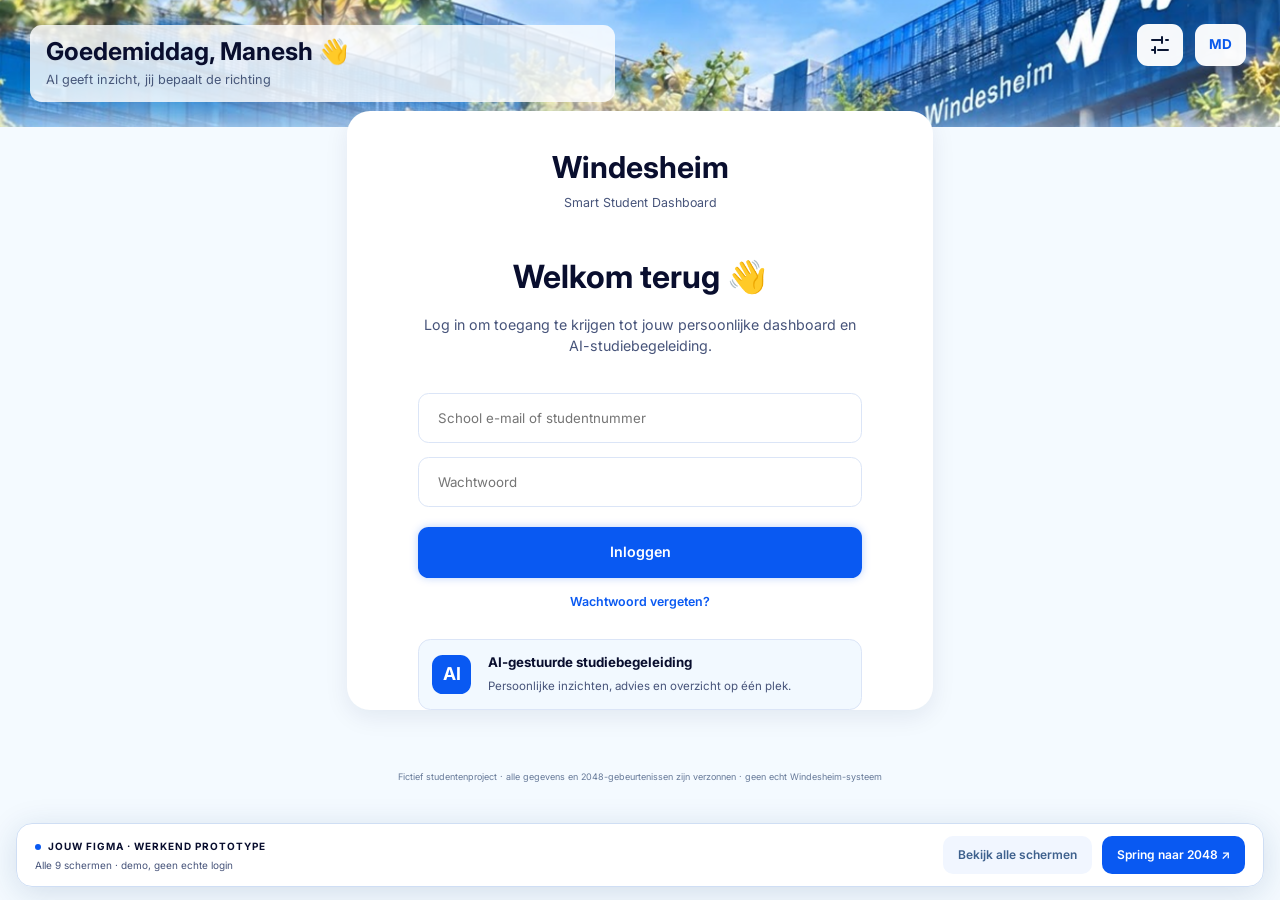
==== index.html @ df445c47 "Make latest 2048 simulation the default entry point" ====
<!doctype html><html lang="nl"><head><meta charset="utf-8"><meta name="viewport" content="width=device-width,initial-scale=1"><meta name="theme-color" content="#0959f2"><title>Smart Student Dashboard / 2048</title><link rel="stylesheet" href="student-dashboard.css"></head><body><a class="skip-link" href="#main">Naar inhoud</a><div id="app"></div><div id="toast" role="status" aria-live="polite"></div><script src="student-dashboard.js"></script><script src="risk-consequences.js"></script></body></html>
---- student-dashboard.css ----
@font-face{font-family:Inter;src:url('assets/Inter.ttf') format('truetype');font-weight:100 900;font-display:swap}:root{font-size:clamp(11px,1.0582vw,16px);--blue:#0959f2;--ink:#090e2e;--muted:#47547a;--line:#dbe5f7;--bg:#f4faff;--red:#f23340;--green:#0d9e4f;--amber:#ee9900;--shadow:0 .525rem 1.84rem #0d1f4714}*{box-sizing:border-box}body{margin:0;background:var(--bg);color:var(--ink);font:1rem/1.45 Inter,'Segoe UI',sans-serif;padding-bottom:110px}button,input,textarea,select{font:inherit}button{cursor:pointer}button:disabled{cursor:default;opacity:.6}button:focus-visible,input:focus-visible,textarea:focus-visible,a:focus-visible{outline:3px solid #0959f2;outline-offset:4px}button{color:inherit}a{color:var(--blue)}h1,h2,h3,p{margin:0}h1,h2,h3{line-height:1.23}button{border:0}small{display:block}.app-header{height:9.375rem;position:relative;max-width:1512px;margin:auto}.campus-image{position:absolute;inset:0;width:100%;height:100%;object-fit:cover}.header-backdrop{position:absolute;left:2.25rem;top:1.8125rem;width:43.125rem;max-width:73%;height:5.75rem;background:#ffffffd1;padding:.85rem 1.125rem;border-radius:.875rem}.header-backdrop h1{font-size:1.8125rem;font-weight:700;margin:0 0 .38rem}.header-backdrop p{font-size:.9375rem;color:#47577a}.header-controls{position:absolute;right:2.5rem;top:1.75rem;display:flex;gap:.875rem;align-items:center}.settings-button,.avatar{background:#fffffff5;border-radius:.8125rem;height:3.125rem;display:flex;align-items:center;justify-content:center}.settings-button{width:3.375rem}.settings-icon{width:24px;height:24px;object-fit:contain}.avatar{width:3.8125rem;font-weight:700;color:#0a59eb}.section-icon{width:46.2px;height:46.2px;object-fit:contain;flex-shrink:0}.panel{background:white;border:1px solid var(--line);border-radius:1.18125rem;box-shadow:var(--shadow)}.dashboard{max-width:1512px;margin:0 auto;padding:.8rem 1.96875rem 2rem;display:grid;grid-template-columns:1fr .99fr 1.14fr;gap:1.3125rem}.section-head{display:flex;align-items:center;gap:1rem;margin-bottom:1rem;min-height:2.8875rem}.section-head h2{font-size:1.3125rem;font-weight:700}.section-head>.pill{margin-left:auto}.schedule{grid-column:span 2;height:22.3125rem;padding:.7rem 1.3rem .9rem .9rem}.calendar{display:grid;grid-template-columns:3.4rem repeat(5,minmax(0,1fr));gap:.4rem .65rem;align-items:center}.day{text-align:center;padding:0 0 .4rem;display:flex;flex-direction:column;gap:.3rem}.day strong{font-size:.91875rem;font-weight:600}.day span{font-size:.7875rem;color:var(--muted)}.today{color:var(--blue)}.time{font-size:.8rem}.course{height:2.3625rem;text-align:left;background:#f2f9ff;border-radius:.46rem;padding:.25rem .65rem;font-size:.65625rem;line-height:1.15;font-weight:500}.course.selected{color:white;background:var(--blue)}.course.mint{background:#e8faed}.course:hover{box-shadow:inset 0 0 0 1px var(--blue)}.deadlines{padding:.7rem 1.3rem;height:22.3125rem}.deadline-list{display:flex;flex-direction:column;gap:1rem;padding:.55rem 0}.deadline{display:grid;grid-template-columns:3.806rem 1fr auto;align-items:center;gap:1.125rem;min-height:3.15rem}.date{height:3.15rem;border-radius:.79rem;display:grid;place-items:center;font-size:.853rem;font-weight:700}.deadline strong{font-size:.918rem;font-weight:600}.pill{display:inline-flex;align-items:center;justify-content:center;white-space:nowrap;padding:.45rem 1.2rem;border-radius:2rem;font-size:.853rem;line-height:1.2;font-weight:500}.blue{background:#f2f9ff;color:#0959f2}.green{background:#e8faed;color:#009947}.red{background:#ffebed;color:#ed2438}.amber{background:#fff5d9;color:#ed9900}.purple{background:#f0ebff;color:#ee3045}.results,.focus,.advice{height:16.08rem;padding:.7rem .9rem 1rem}.results-list{margin-top:1rem;display:flex;flex-direction:column;gap:1.12rem}.results-list>div{display:grid;grid-template-columns:8.45rem 1fr 3rem;gap:.6rem;align-items:center;font-size:.78rem}.results-list strong{text-align:right;font-size:.75rem;font-weight:600}.bar{height:.5rem;background:#e3e8f2;border-radius:1rem;overflow:hidden}.bar i{display:block;height:100%;border-radius:1rem;background:#0d5ceb}.bar i.green{background:#0d994d}.bar i.lime{background:#bac90d}.focus-list{display:flex;flex-direction:column;gap:.55rem;padding:.2rem .4rem}.focus-list>div{display:flex;gap:.9rem;align-items:center}.number{position:relative;width:1.96875rem;height:1.96875rem;display:inline-flex;align-items:center;justify-content:center;font-size:.7875rem;font-weight:700;color:white;border-radius:50%;background:var(--blue);flex-shrink:0}.number:before{content:'';position:absolute;inset:0;background:url('assets/rank-circle.svg') center/contain no-repeat;z-index:0;pointer-events:none;opacity:.08}.number.pale{width:2.23125rem;height:2.23125rem;color:var(--blue);background:#f2f9ff}.focus-item{border-radius:.65rem;flex:1;padding:.42rem 1.1rem;color:var(--ink)}.focus-item strong{font-size:.853rem;font-weight:600;display:block}.focus-item small{font-size:.72rem;color:var(--muted);margin-top:.1rem}.advice{background:#f8fbff;padding:.7rem 1.2rem .5rem}.advice .section-head{gap:.8rem;margin-bottom:.3rem}.advice .section-head h2{font-size:1.23rem}.advice .section-head .pill{font-size:.75rem;padding:.5rem .9rem}.advice-details{background:transparent;text-align:left;width:100%;padding:0}.advice-details>span{font-size:.7875rem;color:var(--muted)}.advice ol{padding:0;margin:.8rem 0 .3rem;display:flex;flex-direction:column;gap:.6rem;list-style:none}.advice li{display:flex;align-items:center;gap:.8rem;min-height:2rem}.advice li strong{font-size:.7219rem;font-weight:600;line-height:1.25}.advice .btn{font-size:1rem;padding:.32rem .6rem;min-height:2.231rem}.today-actions{grid-column:1/-1;min-height:6.89rem;padding:.5rem 1.3rem .6rem}.today-actions .section-head{margin-bottom:0}.today-actions>p{font-size:.78rem;margin-left:3.65rem;margin-top:-.7rem;color:var(--muted)}.action-items{display:flex;gap:1.25rem;margin-top:1rem}.action-items button{min-width:0;flex:1;display:flex;align-items:center;justify-content:space-between;border:1px solid var(--line);background:white;padding:.25rem .9rem;border-radius:.525rem;gap:.5rem}.action-items button>span:first-child{font-size:.65625rem;font-weight:500}.action-items .pill{font-size:.78rem;padding:.35rem .8rem}.btn{display:inline-flex;align-items:center;justify-content:center;border-radius:.7875rem;min-height:3.15rem;padding:.7rem 1.6rem;border:1px solid transparent;font-weight:600;font-size:1.05rem;text-decoration:none;background:white;color:var(--blue)}.primary{background:var(--blue);color:white}.primary:hover{background:#0047d3;box-shadow:0 .25rem .75rem #0959f233}.outline{border-color:var(--blue);color:var(--blue);background:white}.outline:hover{background:#f0f6ff}.wide{width:100%}.text-link{border:0;background:none;color:var(--blue);font-weight:600}.button-row{display:flex;justify-content:flex-end;align-items:center;gap:1rem}.page{max-width:1512px;margin:auto;padding:1.3rem 3.44rem 2.5rem}.login-wrap{min-height:46rem;display:flex;justify-content:center;max-width:1512px;margin:auto}.login{margin-top:-1.172rem;z-index:1;width:43.3125rem;min-height:42.65625rem;align-self:flex-start;padding:2.8rem 5.25rem 0;border:0;border-radius:1.7rem;text-align:center}.login h2{font-size:2.23125rem}.product-name{font-size:.91875rem;color:var(--muted);margin-top:.6rem}.login h3{font-size:2.3625rem;margin:3.3rem 0 1.4rem}.login-intro{font-size:1.05rem;color:var(--muted);margin-bottom:2.7rem}.login input{height:3.675rem;width:100%;padding:1rem 1.4rem;border:1px solid var(--line);border-radius:.7875rem;color:var(--muted);font-size:.984rem;margin-bottom:1.05rem;background:white}.login .primary{min-height:3.806rem;margin-top:.4rem;box-shadow:0 0 .65rem #0959f244}.forgot{display:block;margin:1rem auto 2rem;font-size:.91875rem;cursor:pointer}.login-ai{display:flex;align-items:center;text-align:left;gap:1.2rem;padding:1rem;background:#f2f9ff;border:1px solid var(--line);border-radius:.91875rem}.login-ai>span{display:grid;place-items:center;background:var(--blue);color:white;width:2.8875rem;height:2.8875rem;border-radius:.7875rem;font-size:1.3125rem;font-weight:700;flex-shrink:0}.login-ai strong{font-size:.984rem}.login-ai p{font-size:.853rem;color:var(--muted);margin-top:.4rem}.overlay{position:fixed;inset:0;background:#050f246b;z-index:100;display:flex;align-items:center;justify-content:center;padding:1.5rem;overflow:auto}.overlay>.panel{max-height:calc(100dvh - 3rem);overflow:auto}.notice{width:38.0625rem;padding:2.3rem 3.94rem .7rem;text-align:center;border:0;border-radius:1.575rem}.ai-disc{background:#f2f9ff;width:7.21875rem;height:7.21875rem;border-radius:50%;margin:0 auto 2.3rem;display:grid;place-items:center;color:var(--blue);font-size:1.706rem;font-weight:700}.notice h2{font-size:1.575rem;margin-bottom:1rem}.notice>p{font-size:.984rem;color:var(--muted);margin-bottom:1.9rem}.notice-row{text-align:left;background:#f2f9ff;border:1px solid var(--line);border-radius:.91875rem;display:flex;align-items:center;gap:1rem;padding:1rem 1.3rem;margin-bottom:1rem;min-height:4.725rem}.notice-dot{width:42px;height:42px;flex-shrink:0}.notice-row strong{display:block;font-size:.984rem}.notice-row small{font-size:.853rem;color:var(--muted);margin-top:.3rem}.notice>.btn{min-width:15rem}.explanation{display:grid;grid-template-columns:28.2rem 1fr;column-gap:2.65rem;row-gap:2.3rem;min-height:48rem}.explanation h2{font-size:1.64rem;margin-bottom:.8rem}.current-advice{font-size:1.18rem;font-weight:600;margin-bottom:.3rem}.explain-card{padding:1.8rem;min-height:23.6rem}.explain-card h3{font-size:1.3125rem;margin-bottom:1.1rem}.explain-card p{font-size:.92rem;color:var(--muted);margin-bottom:1.5rem;line-height:1.3}.explain-card .pill{margin:0 0 1.5rem;padding:.6rem 1rem}.explain-card .btn{margin-top:2.2rem}.source-row{display:flex;align-items:center;justify-content:space-between;gap:1rem;padding:1.25rem 1.8rem;margin-bottom:1.25rem;box-shadow:none;border-radius:.92rem;min-height:5.578rem}.source-row h3{font-size:.984rem;margin-bottom:.4rem}.source-row p{font-size:.853rem;color:var(--muted)}.source-row .pill{min-width:11.8rem}.source-warning{position:relative;background:#ffebed;border:1px solid #f23340;border-radius:1.05rem;padding:1.4rem 1.8rem;margin-top:2.2rem;min-height:7.218rem}.source-warning h3{font-size:1.115rem;color:var(--red);margin-left:1.2rem;margin-bottom:.7rem}.source-warning p{font-size:.853rem;color:var(--muted)}.warning-icon{position:absolute;width:22px;height:22px;left:1rem;top:1.55rem}.back-dashboard{grid-column:1;justify-self:start;align-self:end}.feedback-page{padding:2.23rem 5.9rem 3rem}.feedback-panel{padding:2.6rem;border-radius:1.44rem}.feedback-panel h2{font-size:1.8375rem;margin-bottom:.85rem}.feedback-panel>p{font-size:.984rem;color:var(--muted)}fieldset{padding:0;border:0;margin:3rem 0 2.7rem}legend,.note-label{font-size:1.115rem;font-weight:700;margin-bottom:1.6rem}.feedback-options{display:grid;grid-template-columns:repeat(4,1fr);gap:1.3rem}.feedback-options label{border:1px solid var(--line);border-radius:.91875rem;display:flex;gap:.8rem;padding:1.1rem;min-height:7.875rem;cursor:pointer;color:var(--ink)}.feedback-options input{accent-color:var(--blue);width:1.3125rem;height:1.3125rem;margin:0;flex-shrink:0}.feedback-options strong{font-size:.91875rem;display:block;margin-bottom:.8rem}.feedback-options small{font-size:.7219rem;color:var(--muted);line-height:1.3}.note-label{display:block}.textarea-wrap{position:relative}.textarea-wrap textarea{resize:vertical;min-height:7.875rem;width:100%;border:1px solid var(--line);border-radius:.7875rem;padding:1.3rem;font-size:.853rem;color:var(--ink);padding-bottom:2rem}.textarea-wrap textarea::placeholder{color:var(--muted);opacity:1}.textarea-wrap>span{position:absolute;bottom:.9rem;right:1.3rem;font-size:.7219rem;color:var(--muted)}.feedback-panel .button-row{margin-top:1.4rem}.form-error{color:#bd1931;font-size:.9rem;margin-top:.5rem}.confirmation-page{display:flex;justify-content:center;padding-top:2.44rem}.confirmation{width:57.09rem;min-height:39.375rem;border:0;border-radius:1.575rem;padding:3rem 6.9rem 1.8rem;text-align:center}.confirm-icon{position:relative;width:9.84375rem;height:9.84375rem;margin:0 auto 2.9rem;display:grid;place-items:center}.confirm-bg{position:absolute;inset:0;width:100%;height:100%}.confirm-icon>span{z-index:1;font-size:3.54375rem;font-weight:700;color:#0d9e4f}.confirmation h2{font-size:2.1rem;white-space:nowrap;margin-left:-2rem;margin-right:-2rem}.confirmation>p{font-size:1.115rem;line-height:1.3;color:var(--muted);margin:1.8rem auto 3rem}.next-info{text-align:left;padding:1.8rem;background:#e8faed;border:1px solid var(--line);border-radius:1.05rem;margin-bottom:2.2rem}.next-info h3{font-size:1.05rem;margin-bottom:.6rem}.next-info p{font-size:.91875rem;color:var(--muted)}.confirmation .button-row{justify-content:center;gap:2rem}.confirmation .primary{white-space:nowrap;min-width:22rem}.updated-page{padding:2.8rem 4.49rem}.updated-panel{position:relative;min-height:40rem;padding:2.625rem;border-radius:1.575rem}.updated-panel>.pill{float:right}.updated-panel>h2{font-size:1.8375rem;margin-bottom:.8rem}.updated-panel>p{font-size:.984rem;color:var(--muted)}.updated-list{display:flex;flex-direction:column;gap:1.5rem;margin:3.4rem 4.5rem 2.4rem 0}.updated-list>div{display:flex;align-items:center;gap:1.7rem;background:#f2f9ff;border:1px solid var(--line);border-radius:.91875rem;padding:1rem 1.6rem;min-height:5.38rem}.updated-list .number{width:2.49rem;height:2.49rem}.updated-list h3{font-size:1.05rem;margin-bottom:.4rem}.updated-list p{font-size:.7875rem;color:var(--muted)}.updated-list .pill{margin-left:auto;min-width:11.8rem}.change-info{border:1px solid var(--line);border-radius:.92rem;background:#f2f9ff;padding:1rem 1.2rem;margin:0 4.5rem 1.2rem 0}.change-info h3{font-size:.984rem;margin-bottom:.4rem}.change-info p{font-size:.7875rem;color:var(--muted)}.settings-overlay{justify-content:flex-end;padding-right:5.2rem}.settings-panel{width:34.78rem;padding:1.7rem;border:0;border-radius:1.575rem}.settings-title{display:flex;align-items:center;gap:.65rem;margin-bottom:2rem}.settings-title h2{font-size:1.77rem}.settings-title .btn{margin-left:auto;min-height:2.625rem;padding:.4rem 1.8rem}.settings-category{font-size:.918rem;color:var(--muted);margin:1.5rem 0 1rem}.setting-row{display:flex;justify-content:space-between;align-items:center;gap:1rem;min-height:3.2rem;font-size:.984rem}.setting-row strong{font-weight:600}.setting-row>span:first-child{font-size:.918rem}.toggle{border:0;background:#f2f9ff;color:var(--muted);border-radius:2rem;padding:.45rem 1rem;min-width:6.89rem;text-align:center;font-size:.853rem;white-space:nowrap}.toggle.on{background:#e8faed;color:var(--green)}.setting-row>.toggle:not(button){color:var(--blue)}hr{border:0;border-top:1px solid var(--line);margin:1.5rem 0}.privacy-info{border:1px solid var(--line);background:#f2f9ff;border-radius:.918rem;padding:1.5rem 1.1rem;margin:1.5rem 0 1.7rem}.privacy-info h3{font-size:.984rem;margin-bottom:.6rem}.privacy-info p{font-size:.7875rem;color:var(--muted);margin:.5rem 0}.settings-panel>.btn{min-height:3.28rem}.privacy-panel,.gallery-panel,.mission-panel,.mentor-request,.human-panel,.log-panel{width:min(800px,92vw);padding:2.5rem}.modal-title{display:flex;align-items:center;justify-content:space-between;gap:2rem;margin-bottom:1.5rem}.modal-title h2{font-size:1.65rem}.privacy-panel>p{margin:1rem 0;color:var(--muted)}.data-flow{display:flex;align-items:center;justify-content:space-around;gap:.8rem;padding:2rem 0}.data-flow span{background:#eef5ff;border:1px solid var(--line);padding:1rem;border-radius:.7rem}.screen-grid{display:grid;grid-template-columns:repeat(3,1fr);gap:1rem}.screen-grid button{border:1px solid var(--line);background:#f5f9ff;text-align:left;padding:1.5rem;border-radius:1rem}.screen-grid button span{display:block;color:var(--blue);font-size:1.7rem;margin-bottom:.5rem}.screen-grid button strong{font-size:.9rem}.demo-dock,.game-dock{position:fixed;bottom:13px;left:50%;transform:translateX(-50%);width:calc(100% - 32px);max-width:1250px;background:#ffffffed;border:1px solid #cfdef4;box-shadow:0 6px 32px #173c7226;border-radius:16px;z-index:50;padding:12px 18px;display:flex;align-items:center;justify-content:space-between;gap:18px;backdrop-filter:blur(18px);font-size:12px}.demo-dock strong,.mission-title strong{font-size:10px;letter-spacing:1px}.demo-dock small,.mission-title small{font-size:10px;color:var(--muted);margin-top:4px}.dock-actions{display:flex;gap:10px;align-items:center}.dock-actions .btn{font-size:12px;min-height:38px;padding:8px 14px;border-radius:10px}.dock-btn{background:#f1f6ff;color:#3e608d}.dock-dot{display:inline-block;width:6px;height:6px;background:#0959f2;border-radius:50%;margin-right:7px}.fiction-note{font-size:9px;color:#667998;text-align:center;margin:20px 20px 0}.micro{font:600 .68rem/1.5 Inter,sans-serif;letter-spacing:1.6px;color:var(--blue)}.fine{font-size:.75rem;color:var(--muted);line-height:1.5;margin:1rem 0}.sr-only{position:absolute;width:1px;height:1px;overflow:hidden;clip:rect(0,0,0,0)}.skip-link{position:absolute;top:-100px}.skip-link:focus{top:0;left:0;padding:14px;background:white;z-index:200}.off-note{font-size:.95rem;padding:1rem 0}.live-source{font-size:.65rem;color:#687d9d;margin-top:.7rem}.year-label{font-size:1.3rem;font-weight:800;color:white;text-shadow:0 2px 12px #0008;text-align:right}.year-label i{font-size:.55rem;display:block;font-style:normal;letter-spacing:1px}.future .app-header:after{content:'';position:absolute;inset:0;pointer-events:none;background:linear-gradient(90deg,transparent 60%,#092b6855),repeating-linear-gradient(0deg,transparent 0px,transparent 4px,#0959f208 5px)}.future .header-backdrop,.future .header-controls{z-index:1}.future .header-backdrop{border-left:4px solid #f23340}.future .advice{border:1px solid #f2334070;background:#f8faff;box-shadow:0 0 1.5rem #0959f212}.future .course.selected{background:linear-gradient(110deg,#0959f2,#7252d9)}.authority-banner{grid-column:1/-1;display:flex;align-items:center;gap:1rem;padding:1rem 1.5rem;background:#e7efff;border:1px solid #c4d7f7;border-radius:1rem}.authority-banner strong{display:block;font-size:.9rem}.authority-banner span:not(.status-light):not(.pill){display:block;font-size:.75rem;color:#536b91;margin-top:.25rem}.authority-banner .pill{margin-left:auto}.status-light,.signal-dot{width:9px;height:9px;border-radius:50%;background:#f23340;box-shadow:0 0 0 5px #f2334012;flex-shrink:0}.future .game-dock{background:#102445f5;color:white;border-color:#385480}.future .game-dock small{color:#b5c7e3}.game-dock .dock-btn{background:#223d63;color:#d8e6fa}.mission-title{display:flex;align-items:center;gap:12px}.mission-steps{display:flex;gap:9px}.mission-steps button{background:#203b62;color:#b7cbe7;border-radius:9px;padding:8px 11px;font-size:11px;display:flex;align-items:center;gap:8px}.mission-steps button span{display:grid;place-items:center;border:1px solid #587397;border-radius:50%;width:20px;height:20px;font-size:10px}.mission-steps .done{background:#174d4b;color:#baf2d8}.future-transition{background:#061429b8;backdrop-filter:blur(9px)}.future-intro{width:min(850px,94vw);padding:3rem;border-color:#b7d2ff;background:radial-gradient(ellipse at 100% 0,#dbeaff,transparent 70%),white}.time-warp{display:flex;align-items:center;gap:2rem;margin:2rem 0}.time-warp>span{font-size:2rem;color:#8492ab;text-decoration:line-through}.time-warp>i{font-size:2rem;color:#8095bb;font-style:normal}.time-warp>strong{font-size:5.5rem;line-height:1;color:var(--blue);letter-spacing:-4px}.future-intro h2{font-size:2.4rem;letter-spacing:-1px;line-height:1.15;margin-bottom:1.5rem}.future-intro>p{font-size:1rem;color:var(--muted)}.mission-preview{background:#eef5ff;border:1px solid #d5e5ff;border-radius:1rem;padding:1.5rem;margin:1.5rem 0}.mission-preview strong,.mission-preview span{display:block}.mission-preview span{font-size:.85rem;color:var(--muted);margin-top:.5rem}.policy-lock{background:#eff0f7!important;color:#64728c!important;border:1px dashed #a6b5ce;font-size:.72rem}.policy-warning,.feedback-warning{padding:1rem;border-radius:.7rem;background:#fff5d9;color:#815808;font-size:.8rem;margin:1rem 0}.audit-proof{border:1px solid #c5d9fa;background:#eaf2ff;border-radius:1rem;padding:1.5rem;margin-top:1.5rem}.audit-proof h3{font-size:1.2rem;margin:.7rem 0}.audit-proof p{font-size:.85rem;color:#52698d;margin:.6rem 0}.audit-proof .btn{margin-top:.8rem}.case-check{display:flex;gap:1rem;flex-wrap:wrap;background:#f2f7ff;padding:1rem;border-radius:.8rem;margin:1rem 0;font-size:.85rem}.mentor-message{background:#e8faed;padding:1.5rem;border-radius:1rem;margin:1.5rem 0}.mentor-message p{margin-top:.6rem;font-size:.95rem}.need-evidence{background:#fff5d9;padding:1.2rem;border-radius:.8rem;font-size:.9rem;margin:1.5rem 0}.mission-list{padding-left:1.5rem}.mission-list li{margin:1.5rem 0}.mission-list p{font-size:.9rem;color:var(--muted);margin-top:.5rem}.human-panel{width:min(900px,94vw)}.human-panel>.micro{display:block;margin-bottom:1rem}.human-panel>p{color:var(--muted);font-size:.9rem}.policy-options{margin:1.5rem 0}.policy-options legend{margin-bottom:.7rem;font-size:1rem}.policy-options label{display:flex;gap:1rem;padding:1rem;border:1px solid var(--line);border-radius:.7rem;margin:.6rem 0;background:#f7faff;cursor:pointer}.policy-options label strong{display:block;font-size:.95rem}.policy-options label small{font-size:.8rem;color:var(--muted);margin-top:.4rem}.policy-options input,.safeguard-options input{accent-color:var(--blue);width:18px;height:18px;flex-shrink:0}.safeguard-options label{display:flex;align-items:flex-start;gap:.7rem;margin:1rem 0;font-size:.85rem}.log-panel ol{padding-left:1.4rem}.log-panel li{margin:1rem 0;font-size:.9rem}.colourblind .green{background:#e1efff;color:#004a9d}.colourblind .red{background:#fff0da;color:#8a3b00}.colourblind .bar i.green{background:#0372b5}.colourblind .bar i.lime{background:#9b5400}#toast{position:fixed;left:50%;bottom:105px;transform:translateX(-50%) translateY(20px);width:max-content;max-width:calc(100vw - 40px);background:#102445;color:white;border:1px solid #4777af;border-radius:12px;z-index:220;padding:14px 20px;font-size:13px;box-shadow:0 10px 40px #10244533;opacity:0;pointer-events:none;transition:opacity .2s,transform .2s}#toast.show{opacity:1;transform:translateX(-50%) translateY(0)}
@media(max-width:900px){.section-icon{width:34px;height:34px}.settings-icon{width:20px;height:20px}.notice-dot{width:29px;height:29px}.dashboard{grid-template-columns:1fr 1fr;gap:1rem}.schedule{grid-column:1/-1;height:auto;min-height:25rem}.calendar{gap:.7rem}.deadlines{grid-column:1/-1;height:auto}.deadline-list{display:grid;grid-template-columns:1fr 1fr;gap:1rem}.results,.focus{height:18.5rem}.advice{grid-column:1/-1;height:auto;min-height:16rem}.advice li strong{font-size:.95rem}.advice ol{gap:.7rem}.today-actions{min-height:9rem}.action-items{gap:.7rem}.action-items button{flex-direction:column;align-items:flex-start}.explanation{grid-template-columns:1fr 1.65fr;padding:1.5rem 2rem;gap:1.5rem}.source-row{padding:1rem;gap:.5rem}.source-row .pill{min-width:7rem;padding:.5rem}.confirmation h2{white-space:normal}.settings-overlay{padding-right:1.5rem}.feedback-options{grid-template-columns:1fr 1fr}.feedback-page{padding:2rem}.feedback-options label{min-height:8rem}.demo-dock,.game-dock{padding:10px 12px;gap:10px;flex-wrap:wrap}.game-dock .dock-actions{width:100%;justify-content:flex-end}.mission-steps{margin-left:auto}.authority-banner{flex-wrap:wrap}.authority-banner .pill{margin-left:0}.year-label{display:none}body{padding-bottom:145px}.fiction-note{margin-top:0}}
@media(max-width:550px){:root{font-size:12px}.app-header{height:115px}.header-backdrop{left:15px;top:18px;max-width:74%;padding:12px;height:auto;min-height:72px}.header-backdrop h1{font-size:18px}.header-backdrop p{font-size:10px;max-width:230px}.header-controls{right:12px;top:22px;gap:5px}.avatar{display:none}.settings-button{width:32px;height:32px}.dashboard{padding:14px;grid-template-columns:1fr}.schedule{min-height:280px;padding:10px}.calendar{grid-template-columns:35px repeat(5,minmax(0,1fr));gap:5px}.course{font-size:7px;height:32px;padding:3px}.day strong{font-size:8px}.day span{font-size:7px}.time{font-size:8px}.schedule .section-head>.pill{font-size:8px;padding:5px}.section-head h2{font-size:16px}.deadlines{height:auto}.deadline-list{grid-template-columns:1fr}.results,.focus{height:auto;min-height:245px}.results-list{gap:18px}.results-list>div{font-size:12px;grid-template-columns:130px 1fr 40px}.focus-list{gap:10px}.focus-item strong{font-size:12px}.focus-item small{font-size:10px}.advice .section-head h2{font-size:16px}.advice .section-head .pill{font-size:8px}.advice li strong{font-size:11px}.action-items{flex-direction:column}.action-items button{flex-direction:row;padding:8px}.action-items button>span:first-child{font-size:10px}.today-actions>p{margin-top:0;margin-left:0}.login-wrap{min-height:540px}.login{width:calc(100% - 30px);padding:28px 25px 18px;margin-top:-15px;min-height:510px}.login h2{font-size:27px}.login h3{font-size:28px;margin-top:35px}.login-intro{font-size:13px}.login input{font-size:12px}.login-ai strong{font-size:11px}.login-ai p{font-size:10px}.login-ai{padding:12px}.demo-dock strong{font-size:8px}.demo-dock small{font-size:8px}.dock-actions .btn{font-size:10px;padding:7px 10px;min-height:33px}.demo-dock .dock-actions{width:100%;justify-content:space-between}.explanation{grid-template-columns:1fr;padding:20px 15px}.back-dashboard{grid-column:1}.source-column h2{margin-top:12px}.explain-card{min-height:260px}.explain-card p{font-size:12px}.explain-card .btn{margin-top:15px}.source-row p,.source-warning p{font-size:11px}.source-row h3{font-size:13px}.feedback-page{padding:20px 15px}.feedback-panel{padding:20px}.feedback-options{gap:10px}.feedback-options label{padding:10px;min-height:115px}.feedback-options strong{font-size:11px}.feedback-options small{font-size:9px}.feedback-panel h2{font-size:20px}.feedback-panel>p{font-size:12px}.feedback-panel legend,.note-label{font-size:12px}.feedback-panel .btn{font-size:12px;padding:10px}.confirmation-page{padding:20px 15px}.confirmation{width:100%;padding:25px 20px;min-height:480px}.confirmation h2{font-size:23px;margin:0}.confirmation>p{font-size:13px}.confirmation .button-row{flex-direction:column;gap:10px}.confirmation .primary{min-width:0;width:100%}.updated-page{padding:20px 15px}.updated-panel{padding:20px}.updated-panel>.pill{float:none;margin-bottom:15px}.updated-list,.change-info{margin-right:0}.updated-list>div{padding:12px;gap:12px;flex-wrap:wrap}.updated-list h3{font-size:13px}.updated-list p{font-size:11px}.updated-list .pill{min-width:0}.settings-overlay{padding:15px}.settings-panel{width:100%;padding:22px}.setting-row{font-size:12px;min-height:44px}.settings-category{font-size:12px}.privacy-info p{font-size:11px}.overlay{padding:15px}.overlay>.panel{max-height:calc(100dvh - 30px)}.notice{padding:25px}.notice h2{font-size:20px}.notice>p{font-size:12px}.notice-row{padding:12px}.notice-row strong{font-size:12px}.notice-row small{font-size:10px}.screen-grid{grid-template-columns:1fr 1fr}.gallery-panel,.privacy-panel,.mission-panel,.mentor-request,.human-panel,.log-panel,.future-intro{padding:22px}.future-intro h2{font-size:26px}.future-intro>p{font-size:13px}.future-intro .button-row{flex-direction:column;align-items:stretch}.future-intro .btn{font-size:12px}.mission-title strong{font-size:8px}.mission-title small{font-size:8px}.mission-steps{gap:4px}.mission-steps button{font-size:9px;padding:6px}.mission-steps button span{width:16px;height:16px}.game-dock .dock-actions .btn{font-size:9px;padding:6px 8px}.human-panel>.micro{font-size:8px}.policy-options label strong{font-size:12px}.policy-options label small,.safeguard-options label{font-size:11px}.game-dock{bottom:10px}.future .header-backdrop{border-left-width:3px}}
@media(prefers-reduced-motion:reduce){*{scroll-behavior:auto!important;transition:none!important}}@media print{.demo-dock,.game-dock,.overlay,.fiction-note,.ending-actions,.outcome-hero .button-row{display:none!important}body{padding:0;background:white}.app-header{height:100px}.page{padding:15px}.panel{box-shadow:none}a{color:#0959f2}}
.outcome-page{padding-top:2rem}.outcome-hero{padding:3rem;margin-bottom:2rem;position:relative}.outcome-hero>.pill{float:right}.outcome-hero h2{font-size:2.8rem;max-width:850px;margin:1.5rem 0}.outcome-hero>p{font-size:1.1rem;color:var(--muted);max-width:1000px;line-height:1.6}.result-conditions{display:flex;gap:2rem;padding:1.5rem;background:#edf5ff;border-radius:1rem;margin:2rem 0;font-size:.9rem}.impact-grid{display:grid;grid-template-columns:repeat(3,1fr);gap:1.2rem;margin:2rem 0}.impact-grid>section{padding:1.8rem}.impact-grid h3{font-size:1.2rem;margin-bottom:1rem}.impact-grid p{font-size:.9rem;color:var(--muted);line-height:1.6}.reflection{padding:2.4rem;margin:2rem 0}.reflection>h2{font-size:2rem;margin:1rem 0 1.5rem}.reflection>p{font-size:.95rem;color:var(--muted);line-height:1.6;margin:1rem 0}.elsa-grid{display:grid;grid-template-columns:1fr 1fr;gap:2rem}.elsa-grid h3,.two-columns h3{font-size:1.2rem;margin-bottom:.7rem}.elsa-grid p,.two-columns p{font-size:.9rem;color:var(--muted);line-height:1.6}.two-columns{display:grid;grid-template-columns:1fr 1fr;gap:2rem;margin:2rem 0}.reflection ol{padding-left:1.5rem}.reflection li{margin:1rem 0;font-size:.95rem}.table-scroll{overflow:auto}table{border-collapse:collapse;width:100%;font-size:.85rem;min-width:650px}th,td{text-align:left;padding:1rem;border-bottom:1px solid var(--line);vertical-align:top}th{color:var(--blue);background:#f4f8ff;font-weight:600}td:first-child{font-weight:600;min-width:135px}td{line-height:1.6;color:#3f5274}.ending-actions{display:flex;justify-content:center;gap:1.5rem;margin:3rem 0}.reflection .impact-grid .panel{box-shadow:none;background:#f7fbff}.future .results,.future .focus{height:auto;min-height:16.08rem}@media(max-width:900px){.impact-grid{grid-template-columns:1fr}.reflection{padding:1.8rem}.outcome-hero{padding:2rem}.outcome-hero h2{font-size:2.3rem}.outcome-hero>.pill{float:none;display:flex;width:max-content;margin-top:1rem}.result-conditions{flex-direction:column;gap:1rem}}@media(max-width:550px){.outcome-page{padding:20px 15px}.outcome-hero h2{font-size:28px}.outcome-hero>p,.reflection>p{font-size:13px}.reflection>h2{font-size:24px}.elsa-grid,.two-columns{grid-template-columns:1fr}.reflection{padding:20px}.impact-grid p,.elsa-grid p,.two-columns p{font-size:12px}.ending-actions{flex-direction:column}}@media print{:root{font-size:11px}.outcome-hero h2{font-size:28px}.reflection{padding:15px;break-inside:auto;margin:15px 0}.reflection>h2{break-after:avoid;font-size:23px}.impact-grid,.elsa-grid,.two-columns{display:block}.impact-grid .panel{margin:10px 0;break-inside:avoid}.table-scroll{overflow:visible}table{min-width:0;font-size:9px}th,td{padding:7px}tr{break-inside:avoid}.app-header{display:none}.result-conditions{display:block}.outcome-hero{padding:20px}body{background:white}}
/* Match the Figma's rounded icon tiles and fixed advice text slot. */
.section-icon{border-radius:12.6px}.date{color:var(--ink)}.advice li strong{max-width:23.625rem}.notice .ai-disc{background-image:url('assets/notice-circle.svg');background-size:contain;background-repeat:no-repeat;background-position:center}.number.pale{background-image:url('assets/focus-circle.svg');background-size:contain;background-position:center}
/* Consequences are visible inside the dashboard, before the final reflection. */
.study-simulation{grid-column:1/-1;padding:1.5rem 1.8rem;border-color:#b7cef1;background:linear-gradient(115deg,#fff,#f2f7ff)}.study-heading{display:flex;justify-content:space-between;align-items:center;gap:1rem}.study-heading h2{font-size:1.55rem;margin:.5rem 0}.study-intro{font-size:.9rem;color:#4e6384;max-width:950px;margin:.6rem 0 1.3rem}.study-state{display:grid;grid-template-columns:repeat(4,1fr);border:1px solid #d7e4f6;background:#ffffffad;border-radius:12px;margin:1rem 0;overflow:hidden}.study-state>div{padding:1rem;border-right:1px solid #d7e4f6}.study-state>div:last-child{border:0}.study-state strong{font-size:1.35rem;color:#0959f2;display:block}.study-state span{font-size:.72rem;color:#5d708f;display:block;margin-top:.3rem}.study-choices{display:grid;grid-template-columns:repeat(3,1fr);gap:.8rem;margin:1.3rem 0}.study-choices button{border:1px solid #c4d8f4;border-radius:12px;background:white;padding:1.2rem;text-align:left;display:flex;flex-direction:column;gap:.5rem}.study-choices button:hover{border-color:#0959f2;background:#f4f8ff}.study-choices button:disabled{background:#e9eff6;opacity:.6}.study-choices strong{font-size:1rem;color:#153664}.study-choices span{font-size:.8rem;color:#0959f2;font-weight:600}.study-choices small{font-size:.75rem;color:#5c7192;line-height:1.5}.choice-echo{padding:1rem 1.2rem;border-left:3px solid #0959f2;background:#e9f2ff;border-radius:0 10px 10px 0;font-size:.85rem}.choice-echo strong{font-size:.75rem;color:#0959f2}.choice-echo p{margin:.4rem 0}.scenario-rules{font-size:.78rem;color:#607392;margin:1rem 0 0}.scenario-rules summary{cursor:pointer;color:#265898;font-weight:600}.scenario-rules p{margin:.7rem 0;max-width:1100px}.assessment-note{padding:1.4rem;background:white;border:1px solid #c5d9f7;border-radius:14px;margin:1rem 0}.assessment-note h3{font-size:1.4rem;margin:.7rem 0}.assessment-note>p{font-size:.9rem;color:#4b6080;margin:.8rem 0}.ai-reaction{border-left:3px solid #f23340;background:#fff0f2;padding:1rem;margin:1rem 0}.ai-reaction strong{font-size:.8rem}.ai-reaction p{font-size:.85rem;margin-top:.4rem}.assessment-note .btn{margin:.4rem .5rem .4rem 0}.harm-note{padding:1rem;background:#fff6df;border-radius:10px}.risk-advice-caption{display:block;padding:.5rem;background:#edf4ff;color:#1b4c94!important;border-radius:6px;font-weight:600}.future .advice:has(.risk-advice-caption){height:auto;min-height:18.5rem}.policy-consequences{border:1px solid #d3e3f8;border-radius:12px;background:#f4f8ff;padding:1.2rem;margin:1rem 0}.policy-consequences h3{font-size:1rem;margin-bottom:.7rem}.policy-consequences p{font-size:.8rem;color:#536b8d}.policy-preview-grid{display:grid;grid-template-columns:repeat(3,1fr);gap:1rem}.policy-preview-grid strong{font-size:.75rem;color:#0959f2}.policy-preview-grid p{font-size:.75rem;margin-top:.3rem}.preview-flags{border-top:1px solid #cfdef2;margin-top:1rem;padding-top:1rem;line-height:1.8}.aftermath-page{max-width:1200px;padding-top:2rem}.aftermath-card{padding:3rem}.aftermath-timeline{display:flex;justify-content:space-between;gap:1rem;border-bottom:1px solid #d5e3f5;padding:1.5rem 0;margin-bottom:2rem;font-size:.75rem;color:#8494ae}.aftermath-timeline .active{color:#0959f2;font-weight:700}.message-role{display:inline-block;font-size:.85rem;color:#0959f2;background:#ecf4ff;padding:.5rem .9rem;border-radius:30px}.aftermath-card h2{font-size:2.25rem;letter-spacing:-.8px;margin:1.5rem 0}.aftermath-text{font-size:1.15rem;line-height:1.7;color:#42597d}.cause-trace{position:relative;padding:1.5rem;border:1px solid #d0e0f6;background:#eff5ff;border-radius:13px;margin:2rem 0}.cause-trace>span{display:block;text-transform:uppercase;letter-spacing:1px;font-size:.65rem;color:#0959f2;margin-bottom:.5rem}.cause-trace strong{font-size:.9rem}.cause-trace p{font-size:.95rem;color:#3e5b82;margin-top:.5rem}.risk-chain{display:flex;align-items:center;gap:.6rem;flex-wrap:wrap;margin:1.5rem 0}.risk-chain span{padding:.8rem;background:#eef5ff;border:1px solid #d5e5fb;border-radius:9px;font-size:.78rem;flex:1;min-width:120px}.risk-chain b{color:#0959f2}.followup-recap{display:grid;grid-template-columns:repeat(3,1fr);gap:1rem;margin:1.5rem 0}.followup-recap>div{background:#f6faff;border:1px solid #d9e7f8;padding:1.3rem;border-radius:12px}.followup-recap span{font-size:.6rem;letter-spacing:.6px;color:#0959f2}.followup-recap h3{font-size:1rem;margin:.7rem 0}.followup-recap p{font-size:.8rem;color:#5c7192;line-height:1.6}.study-simulation:focus,.study-heading h2:focus{outline:none}@media(max-width:900px){.study-choices{grid-template-columns:1fr}.study-state{grid-template-columns:repeat(2,1fr)}.study-state>div{border-bottom:1px solid #d7e4f6}.study-heading{align-items:flex-start}.study-heading>.pill{font-size:.8rem}.policy-preview-grid,.followup-recap{grid-template-columns:1fr}.aftermath-card{padding:2rem}.aftermath-timeline{font-size:.65rem}.aftermath-card h2{font-size:1.9rem}}@media(max-width:550px){.study-simulation{padding:15px}.study-heading{flex-direction:column;gap:5px}.study-heading h2{font-size:19px}.study-intro,.choice-echo,.assessment-note>p{font-size:12px}.study-state strong{font-size:17px}.study-state span{font-size:10px}.study-choices button{padding:15px}.study-choices strong{font-size:14px}.study-choices span,.study-choices small{font-size:11px}.scenario-rules{font-size:11px}.assessment-note{padding:15px}.assessment-note h3{font-size:19px}.assessment-note .btn{font-size:11px;padding:10px}.aftermath-page{padding:20px 15px}.aftermath-card{padding:20px}.aftermath-timeline{flex-direction:column;font-size:10px;gap:10px}.aftermath-card h2{font-size:25px}.aftermath-text{font-size:14px}.cause-trace p{font-size:12px}.policy-preview-grid p,.preview-flags{font-size:11px}.followup-recap p{font-size:12px}}@media print{.followup-recap{display:block}.followup-recap>div{break-inside:avoid;margin:12px 0}.risk-chain{display:block}.risk-chain span{display:inline-block;margin:4px}.personalised-consequences table{font-size:9px}}
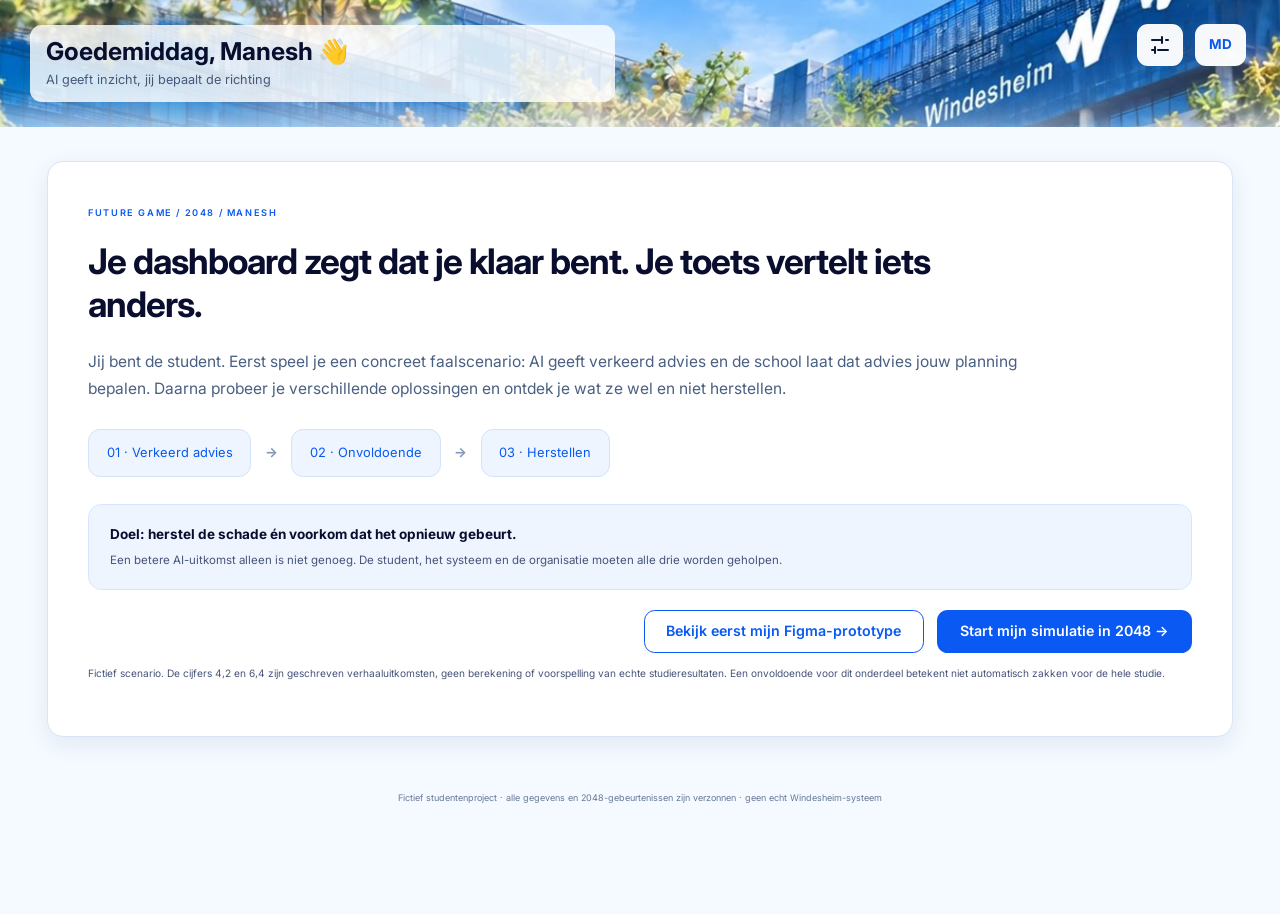
==== commit eda2eff6: "Turn simulation into a concrete failure and repair game" ====
--- a/index.html
+++ b/index.html
@@ -1,2 +1 @@
-<!doctype html><html lang="nl"><head><meta charset="utf-8"><meta name="viewport" content="width=device-width,initial-scale=1"><meta name="theme-color" content="#0959f2"><title>Smart Student Dashboard / 2048</title><link rel="stylesheet" href="student-dashboard.css"></head><body><a class="skip-link" href="#main">Naar inhoud</a><div id="app"></div><div id="toast" role="status" aria-live="polite"></div><script src="student-dashboard.js"></script><script src="risk-consequences.js"></script></body></html>
-
+<!doctype html><html lang="nl"><head><meta charset="utf-8"><meta name="viewport" content="width=device-width,initial-scale=1"><meta name="theme-color" content="#0959f2"><title>Smart Student Dashboard / 2048</title><link rel="stylesheet" href="student-dashboard.css"></head><body><a class="skip-link" href="#main">Naar inhoud</a><div id="app"></div><div id="toast" role="status" aria-live="polite"></div><script src="student-dashboard.js"></script><script src="failure-game.js"></script></body></html>
--- a/student-dashboard.css
+++ b/student-dashboard.css
@@ -7,3 +7,4 @@
 .section-icon{border-radius:12.6px}.date{color:var(--ink)}.advice li strong{max-width:23.625rem}.notice .ai-disc{background-image:url('assets/notice-circle.svg');background-size:contain;background-repeat:no-repeat;background-position:center}.number.pale{background-image:url('assets/focus-circle.svg');background-size:contain;background-position:center}
 /* Consequences are visible inside the dashboard, before the final reflection. */
 .study-simulation{grid-column:1/-1;padding:1.5rem 1.8rem;border-color:#b7cef1;background:linear-gradient(115deg,#fff,#f2f7ff)}.study-heading{display:flex;justify-content:space-between;align-items:center;gap:1rem}.study-heading h2{font-size:1.55rem;margin:.5rem 0}.study-intro{font-size:.9rem;color:#4e6384;max-width:950px;margin:.6rem 0 1.3rem}.study-state{display:grid;grid-template-columns:repeat(4,1fr);border:1px solid #d7e4f6;background:#ffffffad;border-radius:12px;margin:1rem 0;overflow:hidden}.study-state>div{padding:1rem;border-right:1px solid #d7e4f6}.study-state>div:last-child{border:0}.study-state strong{font-size:1.35rem;color:#0959f2;display:block}.study-state span{font-size:.72rem;color:#5d708f;display:block;margin-top:.3rem}.study-choices{display:grid;grid-template-columns:repeat(3,1fr);gap:.8rem;margin:1.3rem 0}.study-choices button{border:1px solid #c4d8f4;border-radius:12px;background:white;padding:1.2rem;text-align:left;display:flex;flex-direction:column;gap:.5rem}.study-choices button:hover{border-color:#0959f2;background:#f4f8ff}.study-choices button:disabled{background:#e9eff6;opacity:.6}.study-choices strong{font-size:1rem;color:#153664}.study-choices span{font-size:.8rem;color:#0959f2;font-weight:600}.study-choices small{font-size:.75rem;color:#5c7192;line-height:1.5}.choice-echo{padding:1rem 1.2rem;border-left:3px solid #0959f2;background:#e9f2ff;border-radius:0 10px 10px 0;font-size:.85rem}.choice-echo strong{font-size:.75rem;color:#0959f2}.choice-echo p{margin:.4rem 0}.scenario-rules{font-size:.78rem;color:#607392;margin:1rem 0 0}.scenario-rules summary{cursor:pointer;color:#265898;font-weight:600}.scenario-rules p{margin:.7rem 0;max-width:1100px}.assessment-note{padding:1.4rem;background:white;border:1px solid #c5d9f7;border-radius:14px;margin:1rem 0}.assessment-note h3{font-size:1.4rem;margin:.7rem 0}.assessment-note>p{font-size:.9rem;color:#4b6080;margin:.8rem 0}.ai-reaction{border-left:3px solid #f23340;background:#fff0f2;padding:1rem;margin:1rem 0}.ai-reaction strong{font-size:.8rem}.ai-reaction p{font-size:.85rem;margin-top:.4rem}.assessment-note .btn{margin:.4rem .5rem .4rem 0}.harm-note{padding:1rem;background:#fff6df;border-radius:10px}.risk-advice-caption{display:block;padding:.5rem;background:#edf4ff;color:#1b4c94!important;border-radius:6px;font-weight:600}.future .advice:has(.risk-advice-caption){height:auto;min-height:18.5rem}.policy-consequences{border:1px solid #d3e3f8;border-radius:12px;background:#f4f8ff;padding:1.2rem;margin:1rem 0}.policy-consequences h3{font-size:1rem;margin-bottom:.7rem}.policy-consequences p{font-size:.8rem;color:#536b8d}.policy-preview-grid{display:grid;grid-template-columns:repeat(3,1fr);gap:1rem}.policy-preview-grid strong{font-size:.75rem;color:#0959f2}.policy-preview-grid p{font-size:.75rem;margin-top:.3rem}.preview-flags{border-top:1px solid #cfdef2;margin-top:1rem;padding-top:1rem;line-height:1.8}.aftermath-page{max-width:1200px;padding-top:2rem}.aftermath-card{padding:3rem}.aftermath-timeline{display:flex;justify-content:space-between;gap:1rem;border-bottom:1px solid #d5e3f5;padding:1.5rem 0;margin-bottom:2rem;font-size:.75rem;color:#8494ae}.aftermath-timeline .active{color:#0959f2;font-weight:700}.message-role{display:inline-block;font-size:.85rem;color:#0959f2;background:#ecf4ff;padding:.5rem .9rem;border-radius:30px}.aftermath-card h2{font-size:2.25rem;letter-spacing:-.8px;margin:1.5rem 0}.aftermath-text{font-size:1.15rem;line-height:1.7;color:#42597d}.cause-trace{position:relative;padding:1.5rem;border:1px solid #d0e0f6;background:#eff5ff;border-radius:13px;margin:2rem 0}.cause-trace>span{display:block;text-transform:uppercase;letter-spacing:1px;font-size:.65rem;color:#0959f2;margin-bottom:.5rem}.cause-trace strong{font-size:.9rem}.cause-trace p{font-size:.95rem;color:#3e5b82;margin-top:.5rem}.risk-chain{display:flex;align-items:center;gap:.6rem;flex-wrap:wrap;margin:1.5rem 0}.risk-chain span{padding:.8rem;background:#eef5ff;border:1px solid #d5e5fb;border-radius:9px;font-size:.78rem;flex:1;min-width:120px}.risk-chain b{color:#0959f2}.followup-recap{display:grid;grid-template-columns:repeat(3,1fr);gap:1rem;margin:1.5rem 0}.followup-recap>div{background:#f6faff;border:1px solid #d9e7f8;padding:1.3rem;border-radius:12px}.followup-recap span{font-size:.6rem;letter-spacing:.6px;color:#0959f2}.followup-recap h3{font-size:1rem;margin:.7rem 0}.followup-recap p{font-size:.8rem;color:#5c7192;line-height:1.6}.study-simulation:focus,.study-heading h2:focus{outline:none}@media(max-width:900px){.study-choices{grid-template-columns:1fr}.study-state{grid-template-columns:repeat(2,1fr)}.study-state>div{border-bottom:1px solid #d7e4f6}.study-heading{align-items:flex-start}.study-heading>.pill{font-size:.8rem}.policy-preview-grid,.followup-recap{grid-template-columns:1fr}.aftermath-card{padding:2rem}.aftermath-timeline{font-size:.65rem}.aftermath-card h2{font-size:1.9rem}}@media(max-width:550px){.study-simulation{padding:15px}.study-heading{flex-direction:column;gap:5px}.study-heading h2{font-size:19px}.study-intro,.choice-echo,.assessment-note>p{font-size:12px}.study-state strong{font-size:17px}.study-state span{font-size:10px}.study-choices button{padding:15px}.study-choices strong{font-size:14px}.study-choices span,.study-choices small{font-size:11px}.scenario-rules{font-size:11px}.assessment-note{padding:15px}.assessment-note h3{font-size:19px}.assessment-note .btn{font-size:11px;padding:10px}.aftermath-page{padding:20px 15px}.aftermath-card{padding:20px}.aftermath-timeline{flex-direction:column;font-size:10px;gap:10px}.aftermath-card h2{font-size:25px}.aftermath-text{font-size:14px}.cause-trace p{font-size:12px}.policy-preview-grid p,.preview-flags{font-size:11px}.followup-recap p{font-size:12px}}@media print{.followup-recap{display:block}.followup-recap>div{break-inside:avoid;margin:12px 0}.risk-chain{display:block}.risk-chain span{display:inline-block;margin:4px}.personalised-consequences table{font-size:9px}}
+.failure-game-page{max-width:1300px;padding-top:2.5rem}.failure-scene{padding:3rem}.failure-scene>h2{font-size:2.6rem;letter-spacing:-1px;max-width:950px;margin:1.3rem 0 1.7rem}.scene-lead{font-size:1.15rem;line-height:1.7;color:#4a6082;max-width:950px;margin:1rem 0 2rem}.game-storyline{display:flex;gap:1rem;align-items:center;flex-wrap:wrap;margin:2rem 0}.game-storyline span{padding:1rem 1.3rem;background:#eef5ff;color:#0959f2;border:1px solid #d2e3fa;border-radius:12px;font-size:.95rem}.game-storyline b{color:#8297b6}.failure-mission{grid-column:1/-1;padding:1.5rem 1.8rem;background:linear-gradient(110deg,#fff,#eaf2ff);border-color:#a8c7f6}.failure-mission h2{font-size:1.6rem;margin:.6rem 0}.failure-mission p{font-size:.95rem;line-height:1.6;color:#4c6384;max-width:1000px}.failure-mission-actions{display:flex;gap:1rem;margin:1.3rem 0}.blocked-choice{background:#fff0f2;border-left:3px solid #f23340;border-radius:0 12px 12px 0;padding:1.3rem;margin:1rem 0}.blocked-choice strong{color:#a31c35}.blocked-choice .btn{margin-top:1rem}.causal-playback{display:flex;flex-direction:column;gap:1.3rem;margin:2rem 0}.causal-playback>div{border-left:3px solid #0959f2;padding:1.2rem 1.5rem;background:#f2f7ff;border-radius:0 12px 12px 0}.causal-playback span{font-size:.7rem;letter-spacing:1px;color:#0959f2;font-weight:700}.causal-playback h3{font-size:1.35rem;margin:.6rem 0}.causal-playback p{font-size:1rem;line-height:1.6;color:#466080;margin-top:.6rem}.grade-artifact{display:grid;grid-template-columns:230px 1fr;border:1px solid #f0a1ab;border-radius:18px;overflow:hidden;margin:2rem 0}.grade-artifact>div{display:flex;flex-direction:column;align-items:center;justify-content:center;background:#ffebed;color:#bb1734;padding:2rem 1rem}.grade-artifact>div span{font-size:.6rem;text-align:center;letter-spacing:.6px}.grade-artifact>div>strong{font-size:6rem;line-height:1.3;letter-spacing:-3px}.grade-artifact>div>b{font-size:.9rem;letter-spacing:1.5px}.grade-artifact section{padding:2rem}.grade-artifact h3{font-size:1.4rem}.grade-artifact p{font-size:1rem;line-height:1.65;color:#4c5f80;margin-top:1rem}.failure-scene blockquote{font-size:1.4rem;line-height:1.5;color:#183d70;border-left:3px solid #91b9ef;padding:1rem 1.5rem;margin:2rem 0}.three-level-harm{display:grid;grid-template-columns:repeat(3,1fr);gap:1rem;margin:2rem 0}.three-level-harm>div{padding:1.3rem;background:#f6faff;border:1px solid #d7e5f8;border-radius:12px}.three-level-harm strong{color:#0959f2;font-size:1rem}.three-level-harm p{font-size:.9rem;line-height:1.6;color:#5c7090;margin-top:.6rem}.solution-routes{display:grid;grid-template-columns:repeat(3,1fr);gap:1.3rem;margin:2rem 0}.solution-routes button{padding:2rem 1.4rem;text-align:left;border:1px solid #c6dbf8;border-radius:16px;background:#f9fcff;display:flex;flex-direction:column;gap:1rem}.solution-routes button:hover{background:#ecf4ff;border-color:#0959f2}.solution-routes button>span{font-size:.7rem;letter-spacing:1.4px;color:#0959f2}.solution-routes h3{font-size:1.4rem}.solution-routes p{font-size:.95rem;line-height:1.6;color:#536d90;flex:1}.solution-routes strong{font-size:.85rem;color:#0959f2}.repair-case{background:#f1f6ff;border:1px solid #d3e2f8;border-radius:14px;padding:1.5rem;margin:2rem 0}.repair-case>span{font-size:.7rem;letter-spacing:1px;color:#0959f2}.repair-case p{font-size:.95rem;color:#486286;line-height:1.8;margin-top:.7rem}.repair-options{padding:1.5rem;border:1px solid #d5e4fa;border-radius:14px;margin:2rem 0;background:#f8fbff}.repair-options label{display:flex;align-items:flex-start;gap:1rem;padding:1rem;font-size:1rem;line-height:1.6;cursor:pointer}.repair-options input{accent-color:#0959f2;width:20px;height:20px;flex-shrink:0;margin-top:3px}.repair-options p{font-size:.85rem;color:#6d7f98;margin:1rem}.repaired-score{display:flex;align-items:center;gap:2rem;flex-wrap:wrap;padding:2rem;background:#f2f7ff;border:1px solid #d0e2fb;border-radius:16px}.repaired-score>span{font-size:.65rem;letter-spacing:1px;text-align:center}.repaired-score strong{display:block;font-size:3.8rem;color:#0959f2;line-height:1.3}.repaired-score>b{font-size:2rem;color:#7b96bd}.repaired-score>p{font-size:.9rem;color:#536e92;max-width:520px;flex:1;min-width:200px}.solution-verdict{padding:1.5rem;background:#fff6df;border-left:3px solid #f0a11c;border-radius:0 12px 12px 0;margin:2rem 0}.solution-verdict p{font-size:.95rem;line-height:1.6;color:#665a40;margin-top:.7rem}.failure-chapters{display:flex;gap:1rem;font-size:10px;color:#9fb9dd}.failure-chapters .active{color:white;font-weight:700}.failure-hud .dock-actions{width:auto}.failure-scene>.text-link{margin:1rem}.failure-scene>.btn{margin:.5rem 0}@media(max-width:900px){.solution-routes,.three-level-harm{grid-template-columns:1fr}.grade-artifact{grid-template-columns:180px 1fr}.failure-hud{flex-wrap:wrap}.failure-chapters{width:100%;order:3;justify-content:space-between;font-size:9px}.failure-scene{padding:2rem}.failure-scene>h2{font-size:2.1rem}.failure-mission-actions{flex-wrap:wrap}}@media(max-width:550px){.failure-game-page{padding:20px 15px}.failure-scene{padding:20px}.failure-scene>h2{font-size:27px}.scene-lead{font-size:14px}.game-storyline{gap:8px}.game-storyline span{font-size:11px;padding:10px}.failure-scene .button-row{flex-direction:column;align-items:stretch}.failure-scene .btn{font-size:12px}.grade-artifact{grid-template-columns:1fr}.grade-artifact>div{padding:15px}.grade-artifact>div>strong{font-size:65px}.grade-artifact section{padding:20px}.grade-artifact p{font-size:13px}.three-level-harm p,.causal-playback p,.solution-routes p{font-size:13px}.failure-mission{padding:15px}.failure-mission h2{font-size:20px}.failure-mission p{font-size:13px}.failure-mission-actions{flex-direction:column}.repair-options label{font-size:13px;padding:8px}.repair-case p{font-size:12px}.repaired-score{gap:15px;padding:18px}.repaired-score>p,.solution-verdict p{font-size:12px}.failure-hud .mission-title strong{font-size:8px}.failure-hud .dock-actions .btn{font-size:9px}}@media print{.failure-hud{display:none!important}.failure-scene{padding:20px}.failure-scene>h2{font-size:26px}}
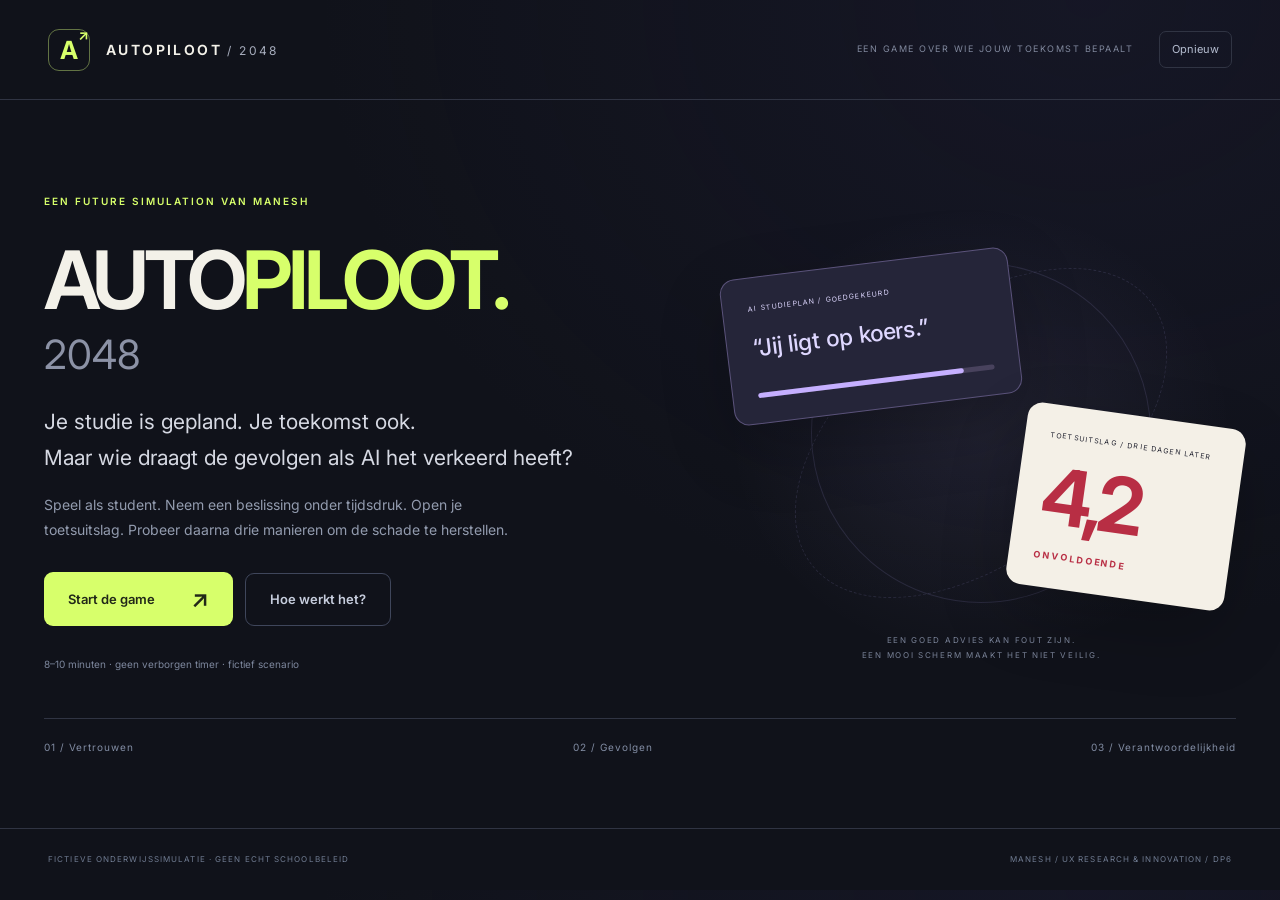
==== commit 487bff8e: "Add standalone Autopilot 2048 game with branching harm and repair" ====
--- a/index.html
+++ b/index.html
@@ -1 +1,3 @@
-<!doctype html><html lang="nl"><head><meta charset="utf-8"><meta name="viewport" content="width=device-width,initial-scale=1"><meta name="theme-color" content="#0959f2"><title>Smart Student Dashboard / 2048</title><link rel="stylesheet" href="student-dashboard.css"></head><body><a class="skip-link" href="#main">Naar inhoud</a><div id="app"></div><div id="toast" role="status" aria-live="polite"></div><script src="student-dashboard.js"></script><script src="failure-game.js"></script></body></html>
+<!doctype html>
+<html lang="nl"><head><meta charset="utf-8"><meta name="viewport" content="width=device-width,initial-scale=1"><meta name="theme-color" content="#10121a"><meta name="description" content="Een interactieve Future Simulation over fout AI-studieadvies, echte gevolgen in een fictieve toekomst en verantwoordelijkheid na schade."><title>AUTOPILOOT / 2048 — Een game over wie jouw toekomst bepaalt</title><link rel="stylesheet" href="autopilot.css"></head>
+<body><a class="skip" href="#stage">Naar het spel</a><div id="game"></div><script src="autopilot.js"></script></body></html>
--- a/autopilot.css
+++ b/autopilot.css
@@ -0,0 +1,5 @@
+@font-face{font-family:Inter;src:url('assets/Inter.ttf') format('truetype');font-weight:100 900;font-display:swap}:root{--bg:#10121a;--panel:#1b1e29;--border:#303443;--text:#f3f1e9;--muted:#a7adbd;--acid:#d7ff6b;--violet:#c6b6ff;--paper:#f4f0e7;--ink:#252633;--red:#ff8c90;font-family:Inter,'Segoe UI',sans-serif;color-scheme:dark}*{box-sizing:border-box}body{margin:0;background:radial-gradient(ellipse at 85% 0,#2b285333,transparent 50%),var(--bg);color:var(--text);font-size:15px;line-height:1.65}button,a,input{font:inherit}button{cursor:pointer;color:inherit;border:0}button:focus-visible,a:focus-visible,input:focus-visible{outline:3px solid var(--acid);outline-offset:5px}a{color:var(--acid)}h1,h2,h3,p,blockquote{margin:0}h1,h2,h3{line-height:1.15}h1{font-size:clamp(32px,4.2vw,61px);font-weight:650;letter-spacing:-2.5px;max-width:1000px;margin:18px 0 24px}h2{font-size:26px;letter-spacing:-.7px}h3{font-size:20px;letter-spacing:-.3px}p{line-height:1.75}button{transition:background .15s,border-color .15s,transform .15s}.game-header{height:100px;display:flex;align-items:center;gap:16px;max-width:1440px;padding:0 48px;margin:auto;border-bottom:1px solid var(--border)}.game-header>a{color:var(--acid);text-decoration:none;border:1px solid #627344;border-radius:11px;display:grid;place-items:center;position:relative;width:42px;height:42px;font-size:25px;font-weight:700}.game-header>a span{position:absolute;right:0;top:-7px;font-size:14px}.brand-word{font-size:14px;letter-spacing:2.4px;font-weight:650}.brand-word small{font-weight:400;color:var(--muted);font-size:12px}.header-caption{font-size:9px;letter-spacing:1.5px;margin-left:auto;color:#81899e}.reset-button{font-size:11px;background:none;color:#b5bdd0;border:1px solid var(--border);padding:8px 12px;border-radius:7px;margin-left:10px}main{max-width:1300px;margin:auto;padding:48px 44px 72px;min-height:70vh}#stage:focus{outline:none}.eyebrow{display:block;font-size:10px;letter-spacing:2px;font-weight:600;color:var(--acid)}.lead{font-size:18px;color:var(--muted);max-width:820px;line-height:1.7;margin-bottom:35px}.acid{color:var(--acid)}.actions{display:flex;gap:12px;flex-wrap:wrap;align-items:center;margin:30px 0}.primary,.ghost{padding:15px 24px;min-height:52px;border-radius:9px;font-size:13px;font-weight:600}.primary{background:var(--acid);color:#212818;display:inline-flex;align-items:center;justify-content:space-between;gap:36px}.primary:hover{background:#e5ff9f;transform:translateY(-1px)}.primary>span{font-size:24px;line-height:1}.ghost{background:transparent;color:#c6cddd;border:1px solid #3f465b}.ghost:hover{background:#242938}.intro-layout{display:grid;grid-template-columns:1.25fr 1fr;align-items:center;gap:45px;min-height:570px}.intro-layout h1{font-size:clamp(42px,6.3vw,88px);line-height:.98;letter-spacing:-5px;max-width:none;margin:30px 0}.intro-layout h1>small{display:block;color:#8c92a6;font-size:.5em;letter-spacing:0;margin-top:16px;font-weight:400}.intro-layout .lead{font-size:21px;max-width:550px;margin:30px 0 18px;color:#d6d9e3}.intro-copy{font-size:14px;max-width:470px;color:#929bae}.duration{display:block;font-size:10px;color:#7d879d;margin-top:15px}.intro-art{position:relative;height:460px;display:grid;place-items:center;background:radial-gradient(ellipse,#c6b6ff15,transparent 70%)}.orbit{position:absolute;width:340px;height:340px;border:1px solid #5d5a824a;border-radius:50%;transform:rotate(-28deg)}.orbit.two{width:430px;height:250px;border-style:dashed;transform:rotate(-38deg)}.floating-card{position:absolute;border-radius:15px;padding:25px;box-shadow:0 25px 70px #0003}.floating-card span{display:block;font-size:7px;letter-spacing:1.2px;margin-bottom:15px}.signal{width:290px;top:60px;left:0;transform:rotate(-7deg);background:#252539;border:1px solid #5b537b;color:#ded7ff}.signal strong{font-size:23px;font-weight:500}.signal-bar{height:5px;background:#48425d;border-radius:10px;margin-top:26px}.signal-bar:before{content:'';display:block;height:100%;width:87%;background:#c5afff;border-radius:10px}.result{right:0;bottom:65px;transform:rotate(8deg);width:220px;background:var(--paper);color:var(--ink)}.result strong{font-size:78px;letter-spacing:-5px;line-height:1;color:#b82e44}.result b{display:block;font-size:9px;letter-spacing:2px;color:#b82e44;margin-top:14px}.art-caption{position:absolute;bottom:0;left:0;right:0;text-align:center;font-size:8px;letter-spacing:1.7px;line-height:1.9;color:#798297}.intro-bottom{display:flex;justify-content:space-between;gap:15px;border-top:1px solid var(--border);padding-top:20px;font-size:10px;color:#828da4;letter-spacing:1px}.chapter-nav{display:flex;gap:34px;max-width:1300px;margin:30px auto 0;padding:0 44px;color:#626c80;font-size:11px}.chapter-nav>span{display:flex;align-items:center;gap:8px}.chapter-nav b{width:23px;height:23px;border-radius:50%;border:1px solid #333a4a;display:grid;place-items:center;font-size:9px}.chapter-nav .current{color:var(--acid)}.chapter-nav .current b{background:var(--acid);border-color:var(--acid);color:#14200b}.chapter-nav .complete{color:#b1b8c8}.advice-layout{display:grid;grid-template-columns:1.55fr 1fr;gap:24px;margin:30px 0}.ai-message{padding:32px;border:1px solid #4b4565;background:linear-gradient(130deg,#242234,#191c29);border-radius:16px}.author{display:flex;align-items:center;gap:12px}.author strong{font-size:13px}.author small{display:block;color:#9994b4;font-size:10px;margin-top:3px}.ai-symbol{font-size:26px;color:var(--violet)}.online{font-size:8px;letter-spacing:1px;color:#b7d58f;border:1px solid #5b724a;padding:4px 8px;border-radius:30px;margin-left:auto}.ai-message blockquote{font-size:clamp(21px,2.4vw,32px);line-height:1.45;margin:32px 0 20px;letter-spacing:-.5px;color:#f1ebff}.ai-message>p{font-size:13px;color:#a8a5bd}.data-contrast{display:grid;grid-template-columns:1fr 1fr;gap:18px;margin:30px 0 18px;border-top:1px solid #4a435f;padding-top:23px}.data-contrast span{font-size:8px;letter-spacing:1.2px;color:#9693ab;display:block}.data-contrast strong{font-size:37px;font-weight:500;display:block;color:#e6dfff;margin-top:7px}.data-contrast div:last-child strong{color:var(--acid)}.data-contrast small{display:block;font-size:10px;color:#9297af}.ai-message .micro-note{font-size:10px;color:#898da5;line-height:1.6}.stakes{padding:30px;background:#1a1f24;border-radius:16px;border:1px solid #354236}.stakes h2{margin:22px 0;font-size:32px;line-height:1.2;color:#dbe9c5}.stakes ul{padding-left:18px;font-size:13px;color:#c5cfba}.stakes li{margin:13px 0}.stakes>p{font-size:12px;color:#939e91;margin-top:20px}.decision-area{margin-top:36px}.decision-grid,.solution-grid{display:grid;grid-template-columns:repeat(3,1fr);gap:16px;margin:20px 0}.decision-grid button,.solution-grid button,.two-options button{border:1px solid #3a4252;background:#1a1f2b;border-radius:13px;padding:25px;text-align:left;display:flex;flex-direction:column;align-items:flex-start;gap:17px}.decision-grid button:hover,.solution-grid button:hover,.two-options button:hover{background:#242b36;border-color:#a1ba71;transform:translateY(-2px)}.decision-grid button>span,.solution-grid button>span,.two-options button>span{font-size:8px;letter-spacing:1.4px;color:#9fb285}.decision-grid h3{font-size:21px}.decision-grid p,.solution-grid p,.two-options p{font-size:13px;line-height:1.7;color:#a2adbf;flex:1}.decision-grid b,.solution-grid b,.two-options b{font-size:11px;color:var(--acid);font-weight:600}.montage{display:grid;grid-template-columns:1fr 1fr;gap:24px;margin:35px 0}.montage>div{padding:30px;border:1px solid var(--border);border-radius:15px;background:var(--panel)}.montage span{font-size:9px;letter-spacing:1.5px;color:var(--violet)}.montage h2{margin:18px 0}.montage p{color:#a6b0c2;font-size:15px}.notification{display:flex;align-items:center;gap:20px;padding:27px;border:1px solid #535e40;background:#20271d;border-radius:14px;margin:30px 0}.notification-icon{font-size:38px;color:var(--acid)}.notification small{font-size:8px;letter-spacing:1.3px;color:#9cae87}.notification h3{font-size:20px;margin:8px 0}.notification p{font-size:12px;color:#a4b397}.notification .primary{margin-left:auto;white-space:nowrap}.grade-paper{color:var(--ink);background:var(--paper);border-radius:15px;padding:30px 36px;margin:35px 0;box-shadow:0 20px 60px #0002;color-scheme:light}.paper-top{display:flex;justify-content:space-between;border-bottom:1px solid #cdc9c0;padding-bottom:18px;font-size:8px;letter-spacing:1.5px;color:#6f7075}.grade-layout{display:grid;grid-template-columns:220px 1fr;gap:38px;align-items:center;padding:35px 0 5px}.grade-number{text-align:center;color:#b72e45;border-right:1px solid #d3c9c4;padding:20px 30px 20px 0}.grade-number>span{font-size:8px;letter-spacing:1.3px}.grade-number>strong{display:block;font-size:108px;line-height:1.3;font-weight:650;letter-spacing:-7px}.grade-number>b{font-size:10px;letter-spacing:2px}.grade-number.pass{color:#26704c}.teacher-comment h2{font-size:22px;margin-bottom:16px}.teacher-comment>p{font-size:14px;color:#575964;margin-top:14px}.real-harm{background:#e5ddd7;border-left:3px solid #aa5b57;padding:17px 20px;margin:20px 0}.real-harm strong{font-size:12px;color:#763a38}.real-harm p{font-size:14px;color:#514c51;margin-top:7px}.cause-chain{display:flex;align-items:center;gap:12px;margin:24px 0}.cause-chain>span{border:1px solid #3d465b;border-radius:9px;background:#1e2430;padding:15px 18px;font-size:12px;flex:1}.cause-chain b{color:var(--violet)}.scenario-note{font-size:10px;color:#7e8ba2;line-height:1.7;margin:20px 0}.complaint-paper{background:#222632;border:1px solid #3c4559;border-radius:14px;padding:30px;max-width:900px;margin:30px 0}.complaint-paper p{font-size:20px;line-height:1.65;color:#d7deed;margin-top:17px}.two-options{display:grid;grid-template-columns:1fr 1fr;gap:24px;margin:30px 0}.two-options h2{font-size:26px}.letter{padding:35px;border-radius:15px;border:1px solid #525060;max-width:950px;background:#23232f;margin:35px 0}.letter.rejected{border-left:4px solid #da7a7f}.letter.accepted{border-left:4px solid var(--acid)}.letter blockquote{font-size:25px;line-height:1.5;margin:24px 0;color:#e4e2ef}.letter>p{font-size:14px;color:#b0b7c8}.role-transfer{padding:20px;border:1px dashed #606f49;border-radius:12px;background:#20251b;font-size:13px;color:#b4c49c;margin:30px 0}.solution-grid button{padding:28px}.solution-grid h2{font-size:27px}.solution-grid button>div{border-top:1px solid #414656;padding-top:15px}.solution-grid button>div strong{font-size:10px;color:#d7c9a0}.solution-grid button>div p{font-size:12px;color:#9fa7b7;margin-top:7px}.resource-decision{border:1px solid #5a6649;border-radius:15px;padding:25px;background:#20261e;display:grid;grid-template-columns:1fr 1fr;gap:30px;margin:30px 0}.resource-decision h3{margin:12px 0;font-size:22px}.resource-decision p{color:#adbda5;font-size:13px}.resource-decision label{display:flex;align-items:flex-start;gap:13px;padding:18px;background:#2c3428;border-radius:10px;font-size:13px;cursor:pointer}.resource-decision input{accent-color:var(--acid);width:20px;height:20px;flex-shrink:0}.resource-decision small{font-size:10px;color:#b0bd9e;display:block;margin-top:10px}.effect-timeline{display:flex;flex-direction:column;gap:0;margin:35px 0}.effect-timeline article{display:flex;gap:25px;padding:30px 0;border-bottom:1px solid var(--border)}.effect-number{width:36px;height:36px;display:grid;place-items:center;font-size:11px;color:var(--acid);border:1px solid #5e7046;border-radius:50%;flex-shrink:0}.effect-timeline article>div{max-width:900px}.effect-timeline small{font-size:8px;letter-spacing:1.5px;color:#9aab8d}.effect-timeline h2{margin:15px 0;font-size:29px}.effect-timeline p{font-size:15px;color:#a9b4c8}.repair-result{padding:15px 20px;background:#253221;border:1px solid #4c6641;border-radius:9px;color:#cbdfb6!important;margin-top:20px;font-size:13px!important}.repair-result.negative{background:#32252b;border-color:#64434e;color:#e4b8c5!important}.effect-verdict{padding:24px;background:#29271e;border:1px solid #625a3e;border-radius:12px;margin:25px 0}.effect-verdict>strong{font-size:17px;color:#e9d99f}.effect-verdict>p{font-size:13px;color:#b8af92;margin-top:10px}.route-recap{padding:25px;border:1px solid #404957;border-radius:13px;background:#202532;margin:30px 0}.route-recap>span{font-size:9px;letter-spacing:1.5px;color:var(--violet)}.route-recap p{font-size:16px;color:#c1c9d8;margin:13px 0}.route-recap strong{font-size:12px;color:var(--acid);font-weight:500}.final-nav{display:flex;gap:9px;flex-wrap:wrap;margin:30px 0}.final-nav button{background:#202633;border:1px solid #394256;color:#b3bfd5;border-radius:8px;font-size:11px;padding:10px 14px}.final-nav .selected{color:#202619;background:var(--acid);border-color:var(--acid)}.final-content{border:1px solid #343c4b;background:#181e28;padding:32px;border-radius:14px}.final-content>h2{font-size:32px;max-width:850px;margin-bottom:25px}.final-content>p{font-size:14px;color:#b5bfd0}.reflect-grid{display:grid;grid-template-columns:repeat(3,1fr);gap:25px;margin:25px 0}.reflect-grid.two{grid-template-columns:1fr 1fr}.reflect-grid article{padding:22px;background:#202735;border:1px solid #354257;border-radius:11px}.reflect-grid article>span{font-size:8px;letter-spacing:1.4px;color:var(--violet)}.reflect-grid h3{font-size:22px;margin:16px 0}.reflect-grid p{font-size:13px;line-height:1.7;color:#aab9cf}.theory-note,.source-note{border-top:1px solid #3c4658;padding-top:25px;margin-top:30px}.theory-note h3,.source-note h3{font-size:20px}.theory-note p,.source-note p{font-size:12px;color:#9cadc6;margin-top:13px}.boundary-statement{font-size:20px!important;line-height:1.65!important;padding:25px;border-left:3px solid var(--acid);background:#252e20;color:#d8e6c5!important;border-radius:0 12px 12px 0;margin:25px 0}.table-scroll{overflow:auto}table{width:100%;border-collapse:collapse;font-size:12px;min-width:650px}th,td{padding:18px 14px;border-bottom:1px solid #394357;vertical-align:top;text-align:left;line-height:1.7}th{color:var(--acid);font-size:10px;background:#202736}td{color:#adbbd1}td:first-child{font-weight:600;color:#d0d8e7;min-width:135px}.priorities{padding-left:20px;font-size:14px;color:#aebbd1}.priorities li{margin:20px 0}.priorities strong{color:#e0e7f3}footer{max-width:1440px;margin:auto;padding:24px 48px;display:flex;justify-content:space-between;gap:20px;border-top:1px solid var(--border);font-size:8px;letter-spacing:1.1px;color:#707c92}.skip{position:absolute;top:-100px}.skip:focus{top:0;left:0;padding:15px;z-index:50;background:var(--acid);color:var(--ink)}
+@media(max-width:1050px){.intro-layout{grid-template-columns:1fr;min-height:0}.intro-layout h1{font-size:70px}.intro-art{max-width:480px;width:100%;margin:10px auto 35px;height:410px}.intro-copy{max-width:680px}.header-caption{display:none}.advice-layout{grid-template-columns:1.3fr 1fr}.decision-grid,.solution-grid{grid-template-columns:1fr}.decision-grid button,.solution-grid button{gap:12px}.decision-grid p,.solution-grid p{max-width:850px}.reflect-grid{grid-template-columns:1fr}.notification{flex-wrap:wrap}.notification .primary{margin-left:0}.grade-layout{grid-template-columns:170px 1fr;gap:25px}.grade-number>strong{font-size:86px}.resource-decision{grid-template-columns:1fr}.reflect-grid.two{grid-template-columns:1fr 1fr}}
+@media(max-width:680px){.game-header{height:78px;padding:0 20px;gap:12px}.game-header>a{width:34px;height:34px;font-size:21px}.brand-word{font-size:11px;letter-spacing:1.3px}.brand-word small{font-size:10px}.reset-button{margin-left:auto;font-size:10px;padding:6px 9px}main{padding:30px 20px 45px}h1{font-size:35px;letter-spacing:-1.3px;margin:16px 0 22px}.lead{font-size:15px;margin-bottom:25px}.intro-layout{gap:15px}.intro-layout h1{font-size:clamp(37px,10.5vw,64px);letter-spacing:-2.5px}.intro-layout .lead{font-size:18px;margin-top:25px}.intro-copy{font-size:13px}.intro-art{height:350px;margin:15px auto 25px;overflow:hidden}.orbit{width:260px;height:260px}.orbit.two{width:320px;height:230px}.signal{width:230px;left:10px;top:35px;padding:20px}.signal strong{font-size:19px}.result{width:170px;right:10px;bottom:50px;padding:20px}.result strong{font-size:62px}.floating-card span{font-size:6px}.art-caption{font-size:6px;letter-spacing:.8px}.intro-bottom{font-size:8px;letter-spacing:.4px}.actions{gap:10px}.primary,.ghost{padding:13px 18px;font-size:12px;min-height:47px}.chapter-nav{gap:10px;padding:0 20px;margin-top:22px;font-size:9px;justify-content:space-between}.chapter-nav>span{flex-direction:column;gap:4px}.chapter-nav b{width:21px;height:21px;font-size:9px}.advice-layout{grid-template-columns:1fr}.ai-message,.stakes{padding:22px}.author strong{font-size:12px}.author small{font-size:8px}.online{font-size:6px}.ai-message blockquote{font-size:24px;margin:25px 0 17px}.data-contrast strong{font-size:31px}.data-contrast span{font-size:7px}.data-contrast small{font-size:9px}.stakes h2{font-size:28px}.decision-grid button,.solution-grid button,.two-options button{padding:22px}.decision-grid h3{font-size:21px}.montage,.two-options{grid-template-columns:1fr;gap:18px}.montage>div{padding:24px}.montage p{font-size:14px}.notification{padding:20px;gap:15px}.notification h3{font-size:19px}.grade-paper{padding:20px}.paper-top{gap:15px;font-size:6px;letter-spacing:.7px}.grade-layout{grid-template-columns:1fr;gap:25px;padding-top:25px}.grade-number{border-right:0;border-bottom:1px solid #d3c9c4;padding:0 0 20px}.grade-number>strong{font-size:95px}.teacher-comment h2{font-size:21px}.teacher-comment>p,.real-harm p{font-size:13px}.cause-chain{gap:8px;flex-wrap:wrap}.cause-chain>span{font-size:10px;padding:12px;min-width:110px}.complaint-paper{padding:23px}.complaint-paper p{font-size:18px}.letter{padding:25px}.letter blockquote{font-size:22px}.role-transfer{font-size:12px}.solution-grid h2{font-size:26px}.resource-decision{padding:21px;gap:20px}.resource-decision label{padding:15px;font-size:12px}.effect-timeline article{gap:15px;padding:24px 0}.effect-number{width:28px;height:28px;font-size:9px}.effect-timeline h2{font-size:24px;line-height:1.25}.effect-timeline p{font-size:14px}.effect-timeline small{font-size:7px;letter-spacing:.9px}.effect-verdict{padding:21px}.effect-verdict>strong{font-size:16px}.final-content{padding:22px}.final-content>h2{font-size:27px}.reflect-grid.two{grid-template-columns:1fr}.reflect-grid article{padding:20px}.reflect-grid h3{font-size:22px}.boundary-statement{font-size:17px!important;padding:20px}.final-nav{gap:7px}.final-nav button{font-size:10px;padding:9px 11px}.route-recap{padding:20px}.route-recap p{font-size:14px}footer{padding:22px 20px;font-size:6px;letter-spacing:.6px;flex-direction:column;gap:10px}}
+@media(prefers-reduced-motion:reduce){*{transition:none!important;scroll-behavior:auto!important}}
+@media print{:root{color-scheme:light;color:#222;background:white}body{color:#222;background:white;font-size:11px}.game-header,.chapter-nav,footer,.actions,.final-nav,.skip{display:none!important}main{padding:0;max-width:none}h1{font-size:28px;letter-spacing:-1px}.eyebrow{color:#385116}.route-recap,.final-content,.reflect-grid article,.theory-note,.source-note{background:white;color:#222;border-color:#ccc;box-shadow:none}.route-recap p,.route-recap strong,.final-content p,.reflect-grid p,.theory-note p,.source-note p{color:#333}.final-content{border:0;padding:0}.reflect-grid,.reflect-grid.two{display:block}.reflect-grid article{margin:12px 0;break-inside:avoid}.reflect-grid h3{font-size:18px}.print-section{margin:22px 0}.print-section>h2{font-size:23px;break-after:avoid}.boundary-statement{color:#222!important;background:#edf2e5;border-color:#547334;font-size:15px!important}table{min-width:0;font-size:9px}th,td{padding:7px;color:#222;background:white;border-color:#ccc}th{color:#385116}tr{break-inside:avoid}.table-scroll{overflow:visible}.priorities,.priorities strong{color:#222}a{color:#385116}.lead,.scenario-note{color:#555}}
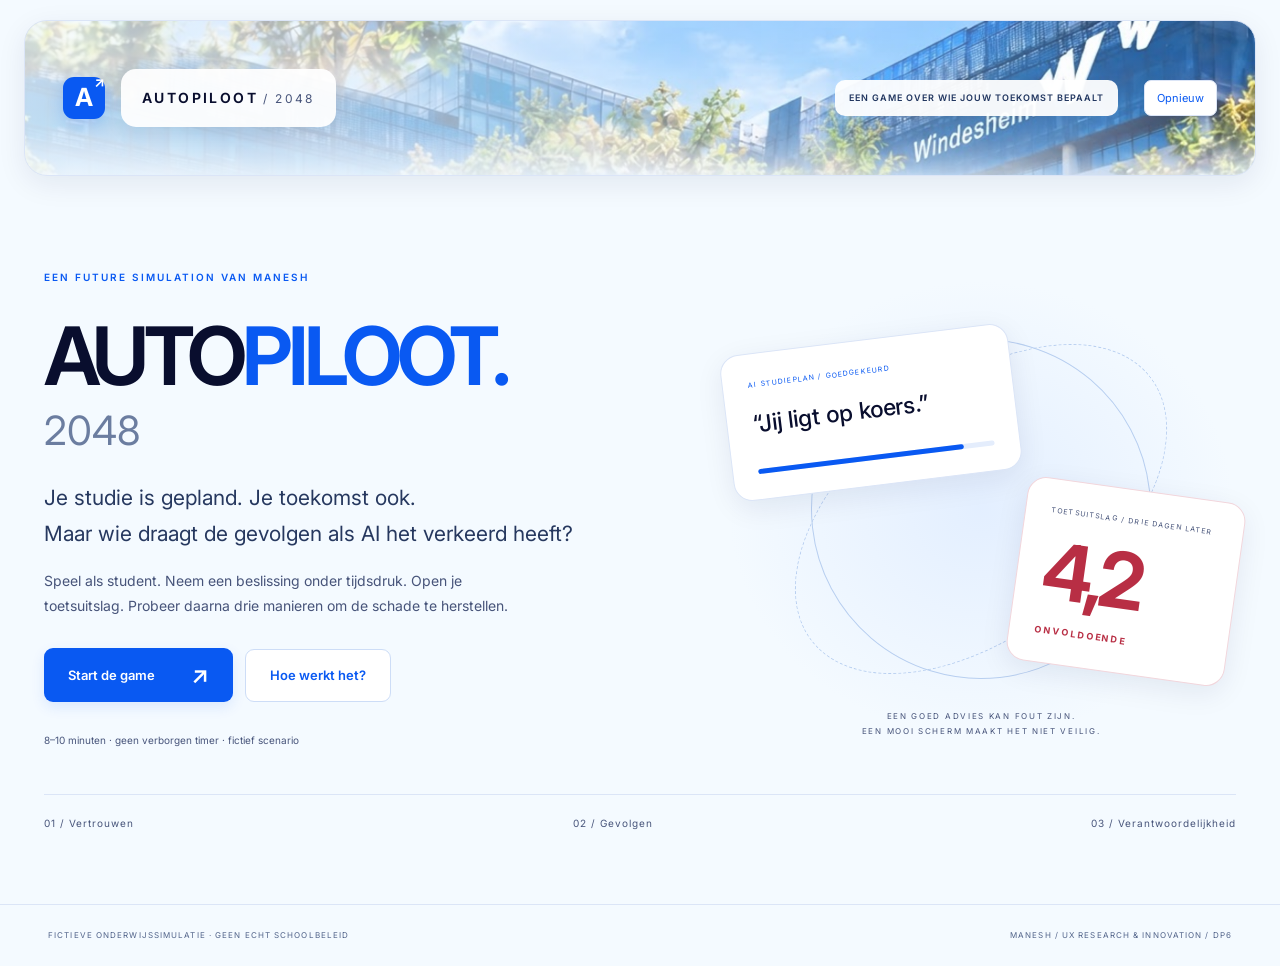
==== commit 6f0976a6: "Restore Manesh dashboard styling in Autopilot game" ====
--- a/index.html
+++ b/index.html
@@ -1,3 +1,3 @@
 <!doctype html>
-<html lang="nl"><head><meta charset="utf-8"><meta name="viewport" content="width=device-width,initial-scale=1"><meta name="theme-color" content="#10121a"><meta name="description" content="Een interactieve Future Simulation over fout AI-studieadvies, echte gevolgen in een fictieve toekomst en verantwoordelijkheid na schade."><title>AUTOPILOOT / 2048 — Een game over wie jouw toekomst bepaalt</title><link rel="stylesheet" href="autopilot.css"></head>
+<html lang="nl"><head><meta charset="utf-8"><meta name="viewport" content="width=device-width,initial-scale=1"><meta name="theme-color" content="#10121a"><meta name="description" content="Een interactieve Future Simulation over fout AI-studieadvies, echte gevolgen in een fictieve toekomst en verantwoordelijkheid na schade."><title>AUTOPILOOT / 2048 — Een game over wie jouw toekomst bepaalt</title><link rel="stylesheet" href="autopilot.css"><link rel="stylesheet" href="dashboard-theme.css"></head>
 <body><a class="skip" href="#stage">Naar het spel</a><div id="game"></div><script src="autopilot.js"></script></body></html>
--- a/dashboard-theme.css
+++ b/dashboard-theme.css
@@ -0,0 +1,42 @@
+/* Manesh's dashboard palette, shared by every chapter of the simulation. */
+:root{--bg:#f4faff;--panel:#fff;--border:#dbe5f7;--text:#090e2e;--muted:#47547a;--acid:#0959f2;--violet:#6853ae;--paper:#fff;--ink:#090e2e;--red:#b72e45;color-scheme:light}
+body{background:var(--bg)}
+.game-header{max-width:1300px;margin:24px auto 0;height:156px;padding:28px 38px;border:1px solid var(--border);border-radius:23px;background:linear-gradient(90deg,#f4faffc9,#f4faff18),url('assets/campus.png') center 47%/cover;box-shadow:0 8px 29px #0d1f4714}
+.game-header>a{background:#0959f2;color:white;border:0;box-shadow:0 5px 15px #0959f230;flex-shrink:0}
+.brand-word{background:#ffffffed;padding:17px 21px;border-radius:15px;color:var(--text);box-shadow:0 5px 20px #0d1f4710}
+.brand-word small{color:var(--muted)}
+.header-caption{color:#20355f;background:#fffffff0;padding:11px 14px;border-radius:10px;font-weight:600;letter-spacing:1px}
+.reset-button{color:#0959f2;background:#fff;border-color:#dbe5f7;box-shadow:0 5px 20px #0d1f4710}
+.primary{color:#fff;box-shadow:0 5px 14px #0959f21c}.primary:hover{background:#0648c8}
+.ghost{color:#0959f2;background:#fff;border-color:#cdddf7}.ghost:hover{background:#eaf2ff}
+.intro-layout .lead{color:#26385f}.intro-copy,.duration,.intro-bottom,.art-caption,.scenario-note{color:var(--muted)}
+.intro-layout h1>small{color:#6b7da0}.intro-art{background:radial-gradient(ellipse,#dceaffb3,transparent 70%)}
+.orbit{border-color:#b8cff0}.floating-card{border-radius:19px;box-shadow:0 8px 29px #0d1f4714}
+.signal{background:#fff;border-color:var(--border);color:var(--text)}.signal span{color:#0959f2}.signal-bar{background:#e4edfc}.signal-bar:before{background:#0959f2}
+.result{border:1px solid #f2d6dc;background:#fff}.result span{color:#47547a}
+.chapter-nav{color:#697c9c}.chapter-nav b{border-color:#cbdaf2;background:#fff}.chapter-nav .current b{color:#fff}.chapter-nav .complete{color:#365d9e}
+.ai-message,.stakes,.montage>div,.complaint-paper,.letter,.route-recap,.final-content{border-color:var(--border);border-radius:19px;background:#fff;box-shadow:0 8px 29px #0d1f470d}
+.ai-message{background:linear-gradient(130deg,#fff,#edf4ff)}.author small,.ai-message>p,.ai-message .micro-note{color:#52648a}.ai-symbol{color:#0959f2}.online{color:#26704c;background:#e8faed;border-color:#c4e8ce}
+.ai-message blockquote{color:#14264e}.data-contrast{border-color:#d6e2f6}.data-contrast span,.data-contrast small{color:#52648a}.data-contrast strong{color:#6853ae}
+.stakes{background:#e8faed;border-color:#ccebd4}.stakes h2{color:#153f2a}.stakes ul,.stakes>p{color:#365c46}
+.decision-grid button,.solution-grid button,.two-options button{border-color:var(--border);background:#fff;border-radius:19px;box-shadow:0 8px 29px #0d1f470a}
+.decision-grid button:hover,.solution-grid button:hover,.two-options button:hover{background:#edf4ff;border-color:#8eb5fa}
+.decision-grid button>span,.solution-grid button>span,.two-options button>span{color:#0959f2}
+.decision-grid p,.solution-grid p,.two-options p,.montage p,.letter>p,.effect-timeline p,.route-recap p,.final-content>p,.reflect-grid p,.theory-note p,.source-note p,.priorities{color:var(--muted)}
+.notification{background:#e8faed;border-color:#c4e8ce;border-radius:19px}.notification-icon{color:#26704c}.notification small,.notification p{color:#365c46}
+.grade-paper{box-shadow:0 8px 29px #0d1f4714;border:1px solid var(--border);border-radius:19px}.paper-top{border-color:var(--border);color:#52648a}.grade-number{border-color:#e5d5dc}.teacher-comment>p{color:#47547a}.real-harm{background:#ffebed;border-color:#b72e45;border-radius:0 12px 12px 0}.real-harm p{color:#743342}
+.cause-chain>span{background:#edf4ff;border-color:#d2e1fa;color:#263e6a}.complaint-paper p,.letter blockquote{color:#26385f}
+.letter.rejected{background:#fff7f8}.letter.accepted{background:#f2fbf5}.role-transfer{background:#f0ebff;border-color:#c7b8ec;color:#53447d}
+.solution-grid button>div{border-color:var(--border)}.solution-grid button>div strong{color:#806118}.solution-grid button>div p{color:#52648a}
+.resource-decision{background:#edf4ff;border-color:#cdddf7;border-radius:19px}.resource-decision p,.resource-decision small{color:#47547a}.resource-decision label{background:#fff;border:1px solid var(--border)}
+.effect-number{background:#edf4ff;border-color:#cdddf7}.effect-timeline small{color:#52648a}
+.repair-result{background:#e8faed;border-color:#c4e8ce;color:#225c37!important}.repair-result.negative{background:#ffebed;border-color:#efc8d0;color:#8f3449!important}
+.effect-verdict{background:#fff5d9;border-color:#efdfa9}.effect-verdict>strong{color:#785711}.effect-verdict>p{color:#725e30}
+.final-nav button{background:#fff;border-color:var(--border);color:#47547a}.final-nav .selected{color:#fff;background:#0959f2;border-color:#0959f2}
+.reflect-grid article{background:#f4faff;border-color:var(--border);border-radius:15px}.reflect-grid article>span{color:#0959f2}.theory-note,.source-note{border-color:var(--border)}
+.boundary-statement{background:#f0ebff;color:#493675!important;border-color:#6853ae}
+th,td{border-color:var(--border)}th{background:#edf4ff}td{color:#47547a}td:first-child,.priorities strong{color:#20355f}
+footer{color:#52648a}.skip:focus{color:white}
+@media(max-width:1350px){.game-header{margin:20px 24px 0}}
+@media(max-width:680px){.game-header{height:122px;margin:12px 12px 0;padding:18px 14px;gap:10px;border-radius:19px}.brand-word{padding:14px 10px;font-size:10px;letter-spacing:1px}.brand-word small{font-size:9px}.reset-button{padding:8px;font-size:9px}.intro-layout h1{overflow-wrap:normal}.grade-number{border-color:var(--border)}}
+@media print{.game-header{display:none}.final-content,.reflect-grid article,.route-recap{box-shadow:none}.boundary-statement{background:#f2f2f2;color:#222!important}}
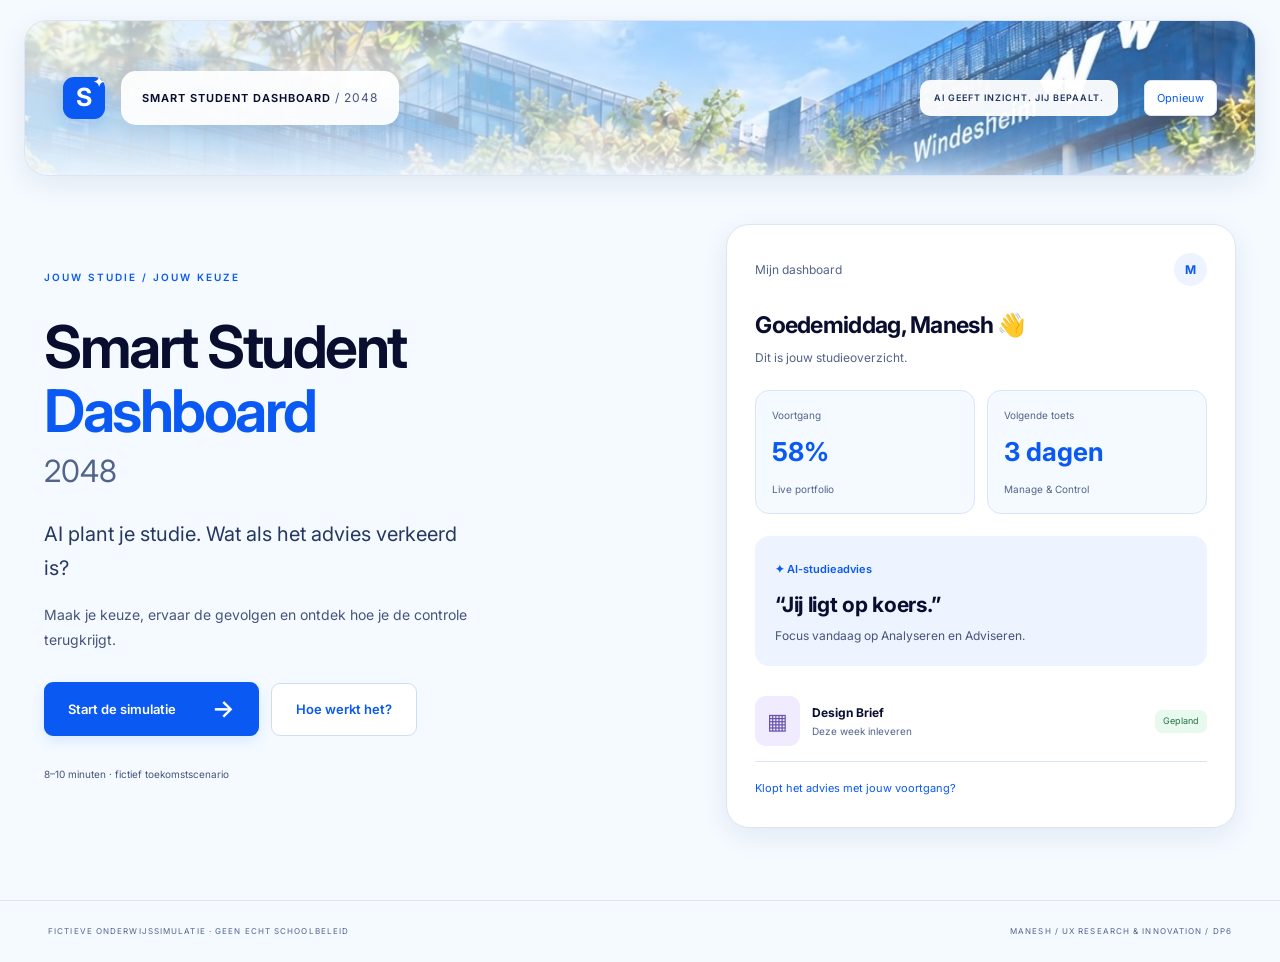
==== commit 1b595443: "Name game Smart Student Dashboard 2048 and simplify onboarding" ====
--- a/index.html
+++ b/index.html
@@ -1,3 +1,3 @@
 <!doctype html>
-<html lang="nl"><head><meta charset="utf-8"><meta name="viewport" content="width=device-width,initial-scale=1"><meta name="theme-color" content="#10121a"><meta name="description" content="Een interactieve Future Simulation over fout AI-studieadvies, echte gevolgen in een fictieve toekomst en verantwoordelijkheid na schade."><title>AUTOPILOOT / 2048 — Een game over wie jouw toekomst bepaalt</title><link rel="stylesheet" href="autopilot.css"><link rel="stylesheet" href="dashboard-theme.css"></head>
+<html lang="nl"><head><meta charset="utf-8"><meta name="viewport" content="width=device-width,initial-scale=1"><meta name="theme-color" content="#f4faff"><meta name="description" content="Een interactieve Future Simulation over fout AI-studieadvies, echte gevolgen in een fictieve toekomst en verantwoordelijkheid na schade."><title>Smart Student Dashboard 2048</title><link rel="stylesheet" href="autopilot.css"><link rel="stylesheet" href="dashboard-theme.css"></head>
 <body><a class="skip" href="#stage">Naar het spel</a><div id="game"></div><script src="autopilot.js"></script></body></html>
--- a/dashboard-theme.css
+++ b/dashboard-theme.css
@@ -40,3 +40,6 @@
 @media(max-width:1350px){.game-header{margin:20px 24px 0}}
 @media(max-width:680px){.game-header{height:122px;margin:12px 12px 0;padding:18px 14px;gap:10px;border-radius:19px}.brand-word{padding:14px 10px;font-size:10px;letter-spacing:1px}.brand-word small{font-size:9px}.reset-button{padding:8px;font-size:9px}.intro-layout h1{overflow-wrap:normal}.grade-number{border-color:var(--border)}}
 @media print{.game-header{display:none}.final-content,.reflect-grid article,.route-recap{box-shadow:none}.boundary-statement{background:#f2f2f2;color:#222!important}}
+.intro-layout h1{font-size:clamp(38px,4.6vw,65px);letter-spacing:-2.5px;line-height:1.08}.intro-layout h1>small{font-size:.52em;margin-top:12px;color:#52648a}.intro-layout .lead{font-size:20px;max-width:440px}.brand-word{font-size:11px;letter-spacing:1px}.dashboard-preview{padding:28px;background:white;border:1px solid var(--border);border-radius:23px;box-shadow:0 8px 29px #0d1f4714}.preview-top{display:flex;justify-content:space-between;align-items:center;color:#52648a;font-size:12px;margin-bottom:23px}.avatar{width:33px;height:33px;display:grid;place-items:center;background:#edf4ff;color:#0959f2;border-radius:50%;font-weight:700}.dashboard-preview h2{font-size:23px;line-height:1.4}.dashboard-preview>p{font-size:12px;color:#52648a;margin-top:6px}.preview-stats{display:grid;grid-template-columns:1fr 1fr;gap:12px;margin:22px 0}.preview-stats>div{background:#f4faff;border:1px solid var(--border);border-radius:14px;padding:16px}.preview-stats span,.preview-stats small{display:block;font-size:10px;color:#52648a}.preview-stats strong{display:block;font-size:26px;color:#0959f2;margin:7px 0}.preview-advice{background:#edf4ff;border-radius:14px;padding:20px}.preview-advice>span{color:#0959f2;font-size:11px;font-weight:600}.preview-advice h3{font-size:21px;margin:12px 0 8px}.preview-advice p{font-size:12px;color:#47547a}.preview-task{display:flex;align-items:center;gap:12px;margin-top:15px;padding:15px 0;border-bottom:1px solid var(--border)}.task-icon{background:#f0ebff;color:#6853ae;border-radius:11px;padding:7px 12px;font-size:22px}.preview-task strong{display:block;font-size:12px}.preview-task small{display:block;font-size:10px;color:#52648a}.task-status{margin-left:auto;background:#e8faed;color:#26704c;padding:4px 8px;border-radius:7px;font-size:9px}.dashboard-preview .preview-question{font-size:11px;margin-top:17px;color:#0959f2}.dashboard-overview{display:grid;grid-template-columns:repeat(3,1fr);gap:16px;margin:25px 0}.dashboard-overview>div{background:#fff;border:1px solid var(--border);padding:18px 22px;border-radius:16px}.dashboard-overview span,.dashboard-overview small{display:block;font-size:11px;color:#52648a}.dashboard-overview strong{display:block;font-size:21px;margin:8px 0;color:#0959f2}dialog{width:min(540px,calc(100% - 32px));max-height:calc(100vh - 40px);overflow:auto;border:1px solid var(--border);border-radius:22px;padding:28px;color:var(--text);box-shadow:0 20px 80px #0d1f4730}dialog::backdrop{background:#0d1f4766;backdrop-filter:blur(4px)}.dialog-heading{display:flex;justify-content:space-between;align-items:center;gap:12px;margin-bottom:24px}.dialog-heading .ghost{padding:7px 12px;min-height:36px;font-size:11px}dialog h2{font-size:25px;line-height:1.3}.instruction-steps{padding-left:23px;margin:25px 0}.instruction-steps li{padding-left:6px;margin:18px 0}.instruction-steps li::marker{color:#0959f2;font-weight:700}.instruction-steps strong,.instruction-steps span{display:block}.instruction-steps strong{font-size:14px}.instruction-steps span,dialog>p{font-size:13px;color:#47547a}dialog>.primary{margin-top:22px}.advice-layout{margin-top:20px}.ai-message blockquote{font-size:26px;margin:24px 0 16px}.lead{margin-bottom:24px}
+@media(max-width:1050px){.intro-layout{grid-template-columns:1fr 1fr;gap:25px}.header-caption{display:none}}
+@media(max-width:680px){.intro-layout{grid-template-columns:1fr}.intro-layout h1{font-size:42px;letter-spacing:-1.8px}.brand-word{font-size:9px;letter-spacing:.2px;max-width:185px}.brand-word small{display:block;margin-top:3px}.dashboard-preview{padding:22px;margin-top:18px}.dashboard-overview{grid-template-columns:1fr;gap:8px}.dashboard-overview>div{display:grid;grid-template-columns:1fr 1.3fr;padding:12px 16px;gap:3px 10px;align-items:center}.dashboard-overview strong{font-size:15px;margin:0;grid-column:2;grid-row:1/3}.dashboard-overview small{font-size:10px}.ai-message blockquote{font-size:22px}dialog{padding:22px}.intro-layout .lead{font-size:18px}}
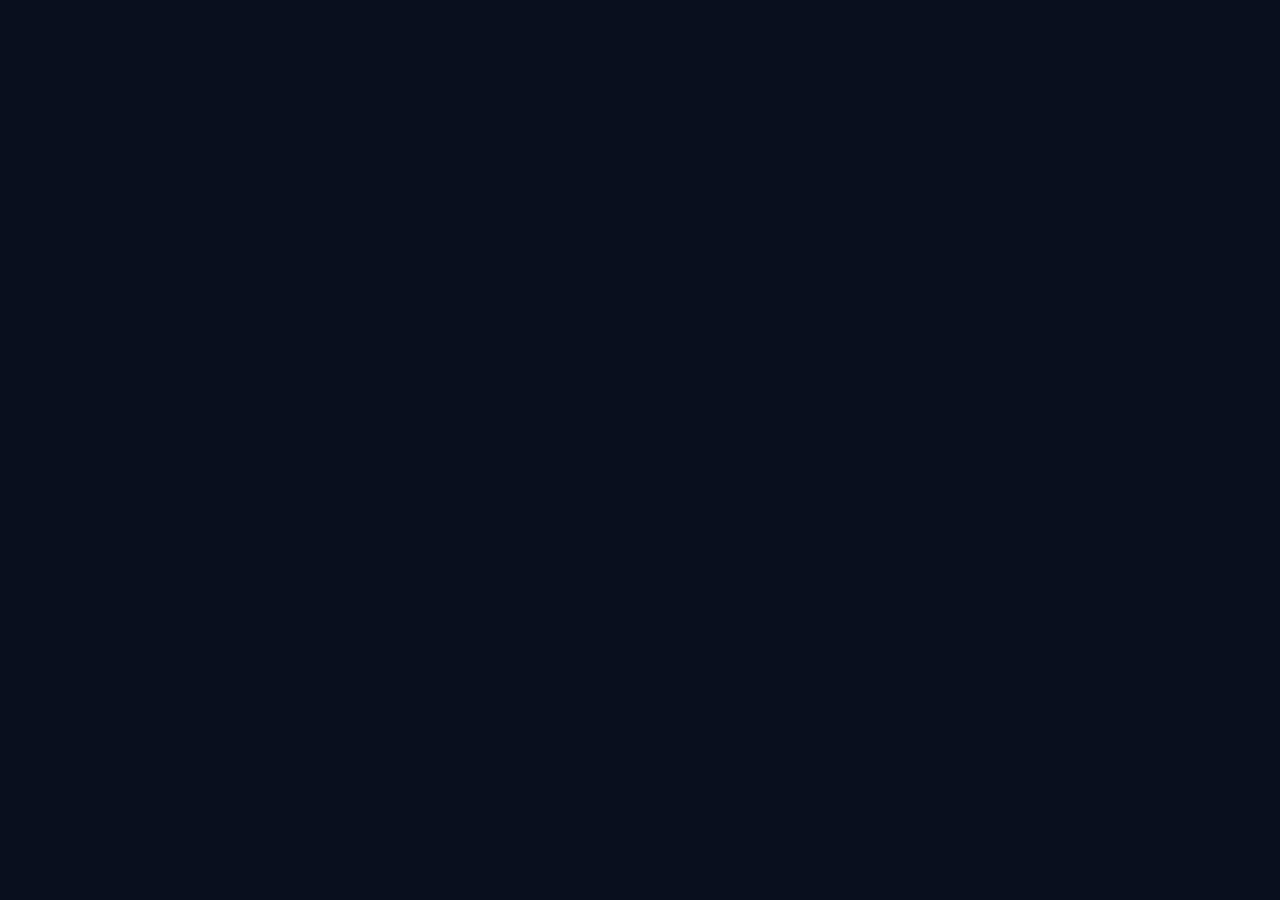
==== commit 62e3bc81: "Rebuild Smart Student Dashboard as seven-chapter AI Failure Files simulation" ====
--- a/index.html
+++ b/index.html
@@ -1,3 +1,2 @@
 <!doctype html>
-<html lang="nl"><head><meta charset="utf-8"><meta name="viewport" content="width=device-width,initial-scale=1"><meta name="theme-color" content="#f4faff"><meta name="description" content="Een interactieve Future Simulation over fout AI-studieadvies, echte gevolgen in een fictieve toekomst en verantwoordelijkheid na schade."><title>Smart Student Dashboard 2048</title><link rel="stylesheet" href="autopilot.css"><link rel="stylesheet" href="dashboard-theme.css"></head>
-<body><a class="skip" href="#stage">Naar het spel</a><div id="game"></div><script src="autopilot.js"></script></body></html>
+<html lang="en"><head><meta charset="utf-8"><meta name="viewport" content="width=device-width,initial-scale=1"><meta http-equiv="refresh" content="0;url=smart-student-simulation/index.html"><title>Smart Student Dashboard: The AI Failure Files</title><style>body{background:#090f1e;color:#edf3ff;font:16px system-ui;padding:10vh 8vw}a{color:#9ec4ff}</style></head><body><p><a href="smart-student-simulation/index.html">Open Smart Student Dashboard: The AI Failure Files →</a></p></body></html>
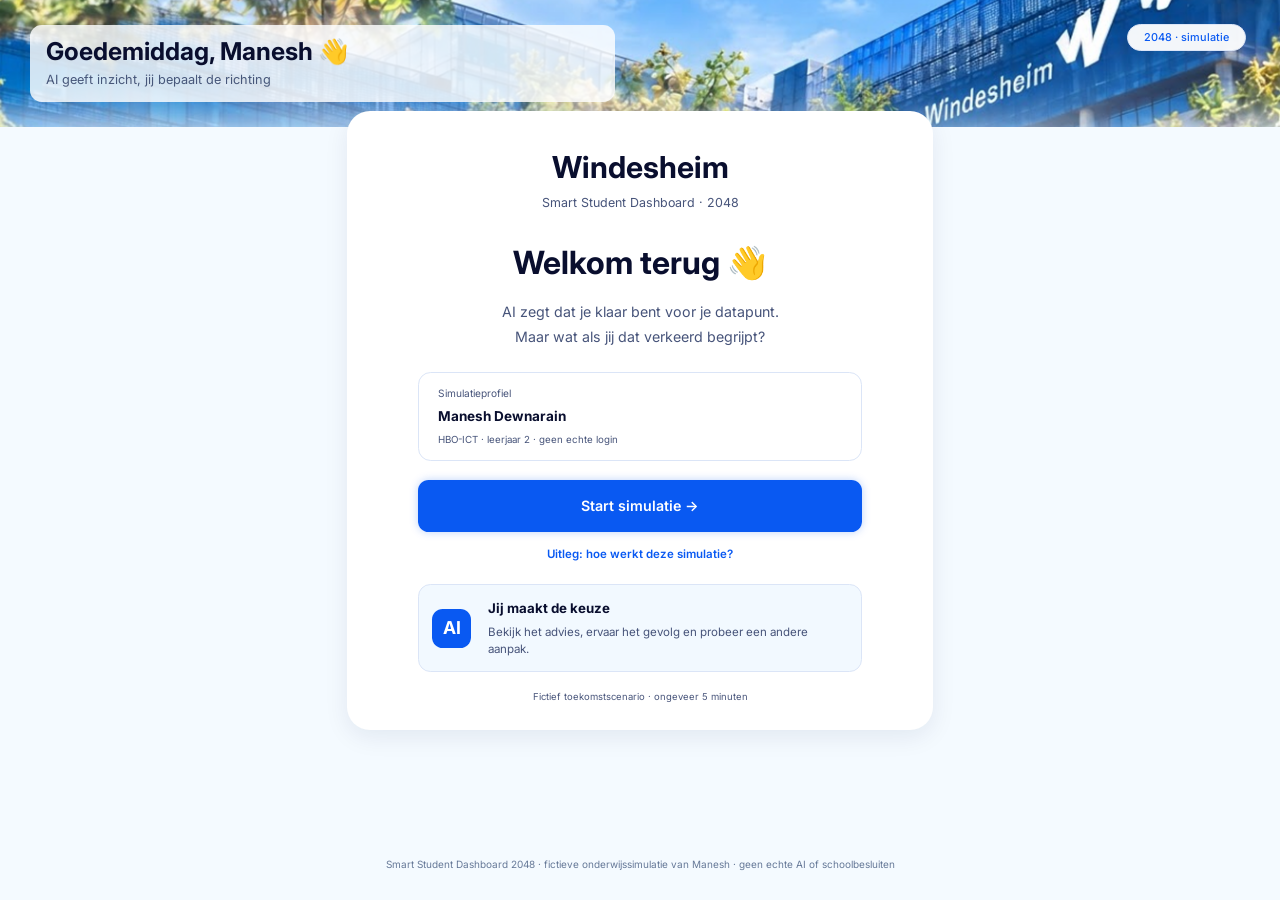
==== commit 6c30b060: "Build Figma-based 2048 simulation about advice and student interpretation" ====
--- a/index.html
+++ b/index.html
@@ -1,2 +1,2 @@
 <!doctype html>
-<html lang="en"><head><meta charset="utf-8"><meta name="viewport" content="width=device-width,initial-scale=1"><meta http-equiv="refresh" content="0;url=smart-student-simulation/index.html"><title>Smart Student Dashboard: The AI Failure Files</title><style>body{background:#090f1e;color:#edf3ff;font:16px system-ui;padding:10vh 8vw}a{color:#9ec4ff}</style></head><body><p><a href="smart-student-simulation/index.html">Open Smart Student Dashboard: The AI Failure Files →</a></p></body></html>
+<html lang="en"><head><meta charset="utf-8"><meta name="viewport" content="width=device-width,initial-scale=1"><meta http-equiv="refresh" content="0;url=student-simulation-2048/index.html"><title>Smart Student Dashboard 2048</title><style>body{background:#090f1e;color:#edf3ff;font:16px system-ui;padding:10vh 8vw}a{color:#9ec4ff}</style></head><body><p><a href="student-simulation-2048/index.html">Open Smart Student Dashboard 2048 →</a></p></body></html>
